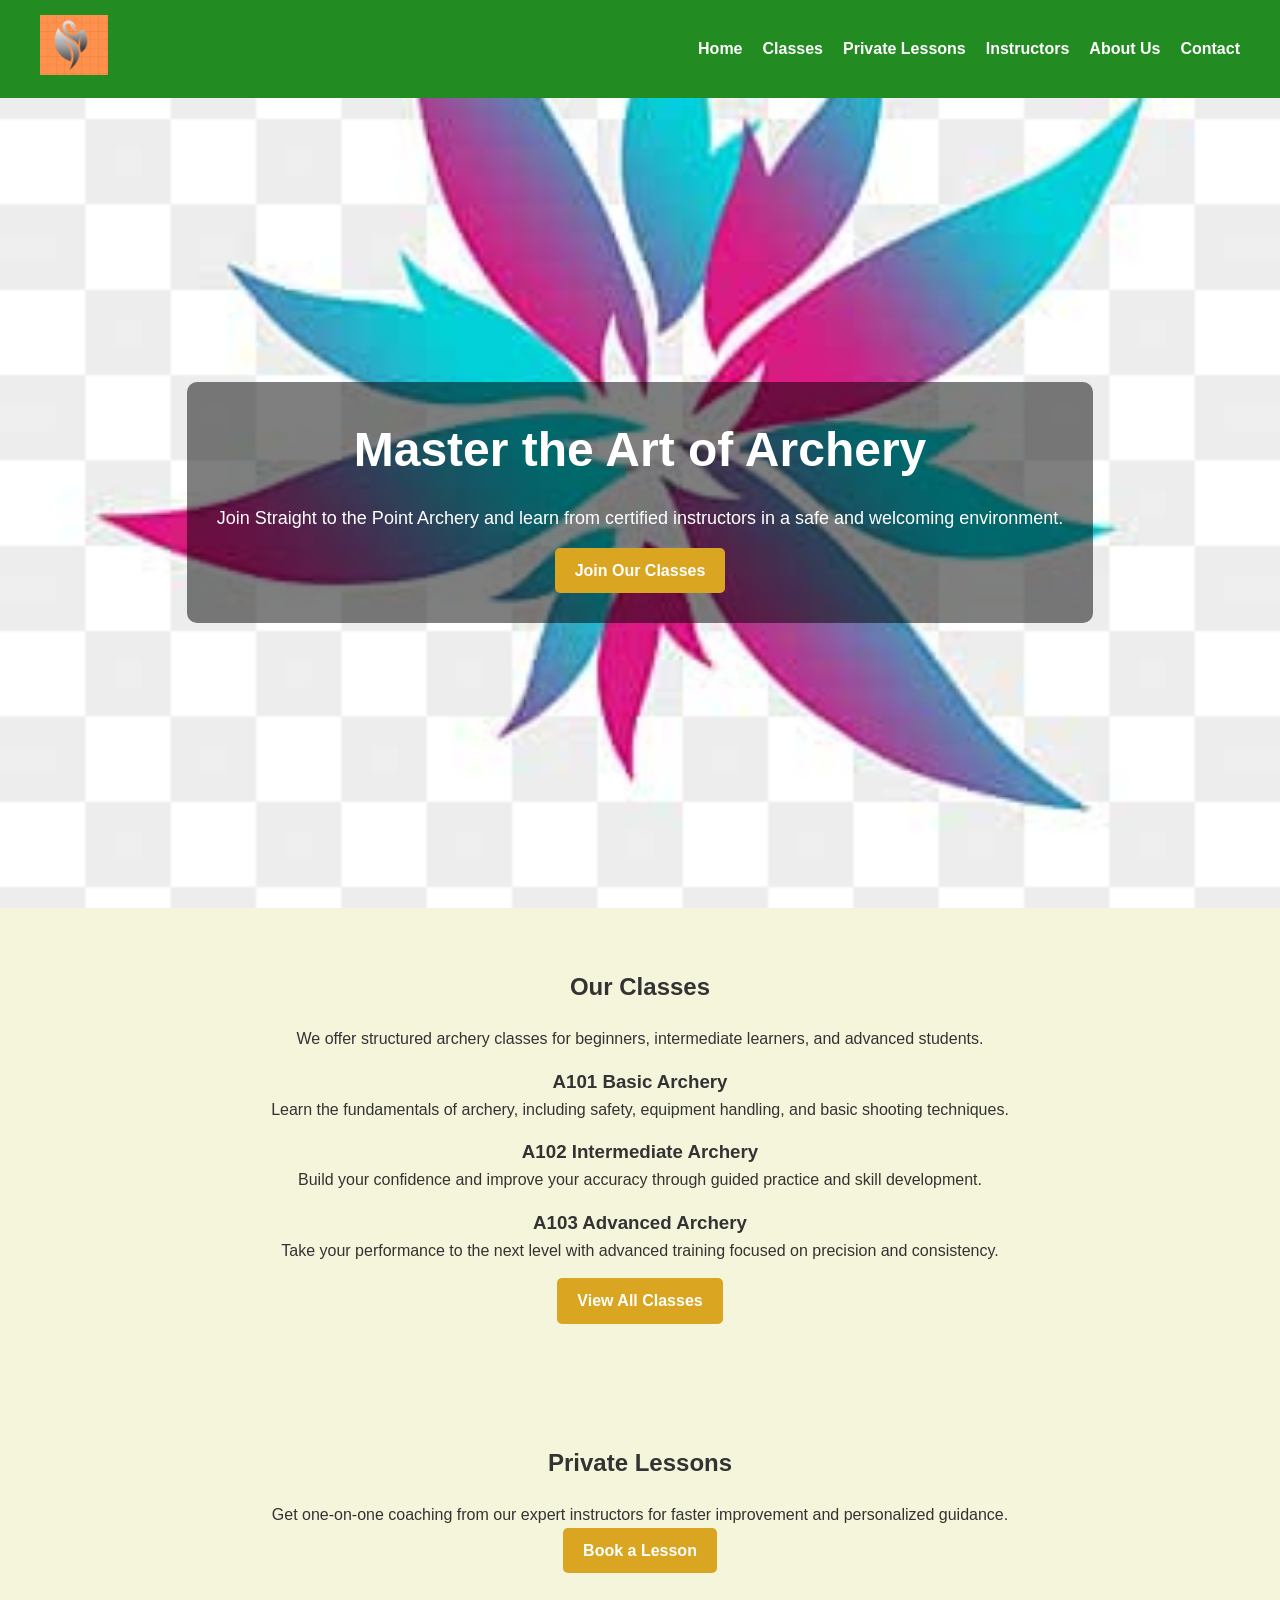
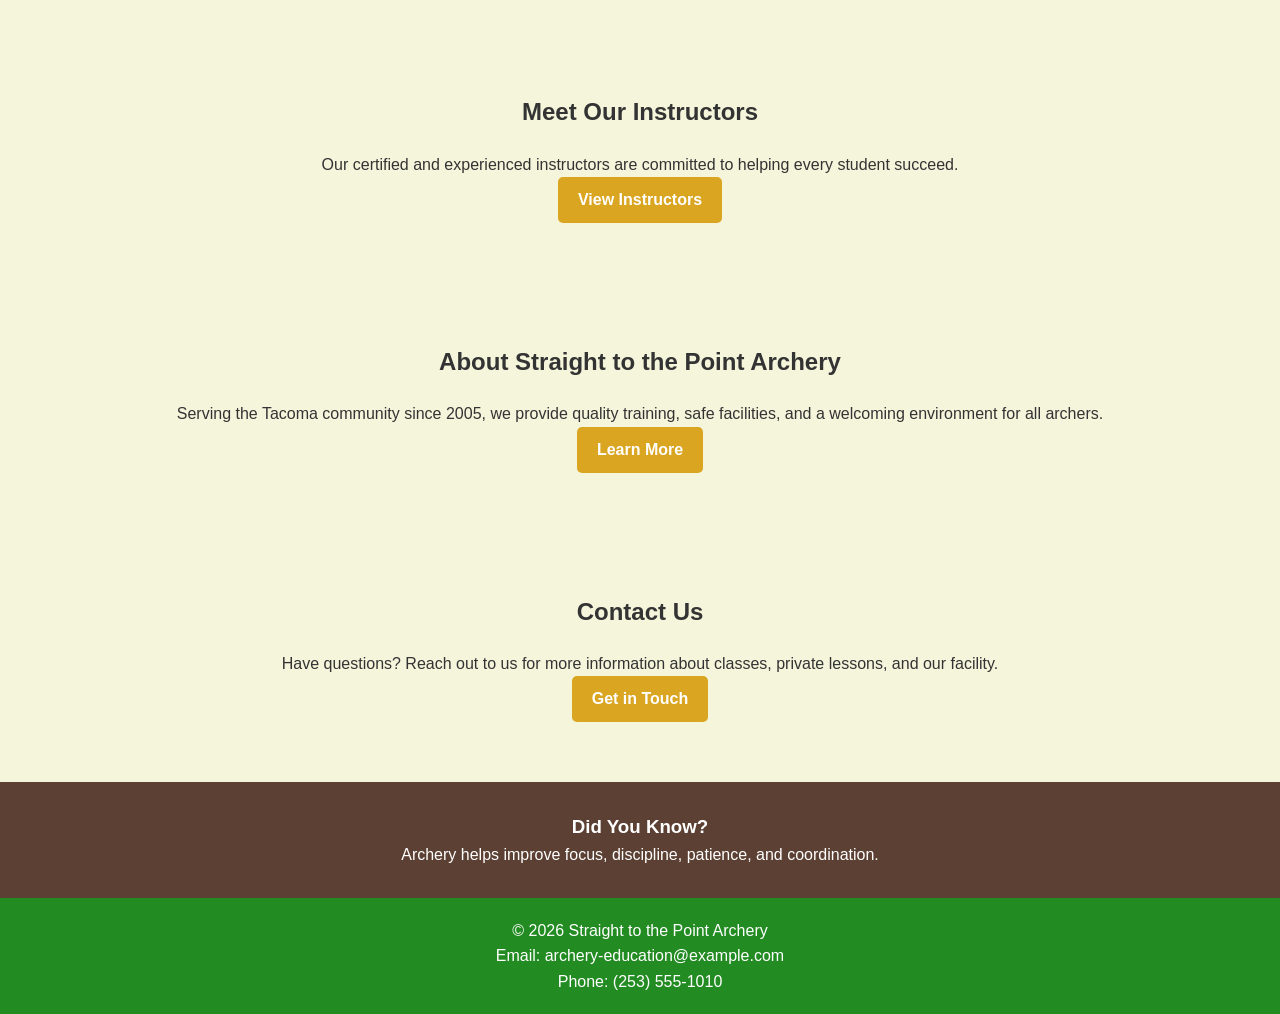
==== index.html @ c32ca2ef "Added Classes section" ====
<!DOCTYPE html>
<html lang="en">
<head>
    <meta charset="UTF-8">
    <meta name="viewport" content="width=device-width, initial-scale=1.0">
    <title>Home - Straight to the Point Archery</title>
    <link rel="stylesheet" href="css/styles.css">
</head>
<body>

    <header>
        <div class="logo">
            <img src="images/logo.png" alt="Straight to the Point Archery Logo">
        </div>

        <nav>
            <ul>
                <li><a href="index.html">Home</a></li>
                <li><a href="classes.html">Classes</a></li>
                <li><a href="lessons.html">Private Lessons</a></li>
                <li><a href="instructors.html">Instructors</a></li>
                <li><a href="about.html">About Us</a></li>
                <li><a href="contact.html">Contact</a></li>
            </ul>
        </nav>
    </header>

    <main>
        <!-- HERO SECTION -->
        <section class="hero">
            <div class="hero-content">
                <h1>Master the Art of Archery</h1>
                <p>Join Straight to the Point Archery and learn from certified instructors in a safe and welcoming environment.</p>
                <a href="classes.html" class="btn">Join Our Classes</a>
            </div>
        </section>

        <!-- CLASSES SECTION -->
        <section id="classes">
            <h2>Our Classes</h2>
            <p>We offer structured archery classes for beginners, intermediate learners, and advanced students.</p>

            <article>
                <h3>A101 Basic Archery</h3>
                <p>Learn the fundamentals of archery, including safety, equipment handling, and basic shooting techniques.</p>
            </article>

            <article>
                <h3>A102 Intermediate Archery</h3>
                <p>Build your confidence and improve your accuracy through guided practice and skill development.</p>
            </article>

            <article>
                <h3>A103 Advanced Archery</h3>
                <p>Take your performance to the next level with advanced training focused on precision and consistency.</p>
            </article>

            <a href="classes.html" class="btn">View All Classes</a>
        </section>

        <!-- PRIVATE LESSONS SECTION -->
        <section id="lessons">
            <h2>Private Lessons</h2>
            <p>Get one-on-one coaching from our expert instructors for faster improvement and personalized guidance.</p>
            <a href="lessons.html" class="btn">Book a Lesson</a>
        </section>

        <!-- INSTRUCTORS SECTION -->
        <section id="instructors">
            <h2>Meet Our Instructors</h2>
            <p>Our certified and experienced instructors are committed to helping every student succeed.</p>
            <a href="instructors.html" class="btn">View Instructors</a>
        </section>

        <!-- ABOUT SECTION -->
        <section id="about">
            <h2>About Straight to the Point Archery</h2>
            <p>Serving the Tacoma community since 2005, we provide quality training, safe facilities, and a welcoming environment for all archers.</p>
            <a href="about.html" class="btn">Learn More</a>
        </section>

        <!-- CONTACT SECTION -->
        <section id="contact">
            <h2>Contact Us</h2>
            <p>Have questions? Reach out to us for more information about classes, private lessons, and our facility.</p>
            <a href="contact.html" class="btn">Get in Touch</a>
        </section>

        <!-- ASIDE -->
        <aside>
            <h3>Did You Know?</h3>
            <p>Archery helps improve focus, discipline, patience, and coordination.</p>
        </aside>
    </main>

    <footer>
        <p>&copy; 2026 Straight to the Point Archery</p>
        <p>Email: archery-education@example.com</p>
        <p>Phone: (253) 555-1010</p>
    </footer>

</body>
</html>
---- css/styles.css ----
header {
    display: flex;
    justify-content: space-between;
    align-items: center;
    background-color: #228B22; /* Forest Green */
    padding: 15px;
}

.logo img {
    height: 60px;
}

nav ul {
    list-style: none;
    display: flex;
    gap: 20px;
}

nav a {
    color: white;
    text-decoration: none;
    font-family: 'Montserrat', sans-serif;
}

nav a:hover {
    color: #DAA520; /* Gold */
}
.hero {
    background: url('../images/hero.jpg') no-repeat center center/cover;
    height: 90vh;
    display: flex;
    justify-content: center;
    align-items: center;
    text-align: center;
    color: white;
}

.hero-content {
    background-color: rgba(0, 0, 0, 0.5); /* overlay for readability */
    padding: 20px;
    border-radius: 10px;
}

.hero h1 {
    font-size: 48px;
    font-family: 'Montserrat', sans-serif;
}

.hero p {
    font-size: 18px;
    margin: 15px 0;
    font-family: 'Open Sans', sans-serif;
}

.btn {
    background-color: #DAA520; /* Gold */
    color: white;
    padding: 10px 20px;
    text-decoration: none;
    border-radius: 5px;
    font-weight: bold;
}

.btn:hover {
    background-color: #b8860b;
}
/* RESET */
* {
    margin: 0;
    padding: 0;
    box-sizing: border-box;
}

/* BODY */
body {
    font-family: 'Open Sans', sans-serif;
    background-color: #F5F5DC; /* Cream */
    color: #333;
    line-height: 1.6;
}

/* HEADER */
header {
    background-color: #228B22; /* Forest Green */
    color: white;
    padding: 15px 40px;

    display: flex;
    justify-content: space-between;
    align-items: center;
}

/* NAVIGATION */
nav ul {
    list-style: none;
    display: flex;
    gap: 20px;
}

nav a {
    color: white;
    text-decoration: none;
    font-weight: bold;
}

nav a:hover {
    color: #DAA520; /* Gold */
}

/* HERO SECTION */
.hero {
    height: 90vh;
    background: url('../images/hero.jpg') no-repeat center center/cover;

    display: flex;
    justify-content: center;
    align-items: center;
    text-align: center;
    color: white;
}

.hero-content {
    background: rgba(0, 0, 0, 0.5);
    padding: 30px;
    border-radius: 10px;
}

.hero h1 {
    font-size: 48px;
    font-family: 'Montserrat', sans-serif;
}

.hero p {
    margin: 15px 0;
}

/* BUTTON */
.btn {
    display: inline-block;
    background-color: #DAA520; /* Gold */
    color: white;
    padding: 10px 20px;
    border-radius: 5px;
    text-decoration: none;
    font-weight: bold;
}

.btn:hover {
    background-color: #b8860b;
}

/* SECTIONS */
section {
    padding: 60px 40px;
    text-align: center;
}

section h2 {
    font-family: 'Montserrat', sans-serif;
    margin-bottom: 20px;
}

/* ARTICLES (CLASSES) */
article {
    margin: 15px 0;
}

/* ASIDE */
aside {
    background-color: #5C4033; /* Brown */
    color: white;
    padding: 30px;
    text-align: center;
}

/* FOOTER */
footer {
    background-color: #228B22;
    color: white;
    text-align: center;
    padding: 20px;
}
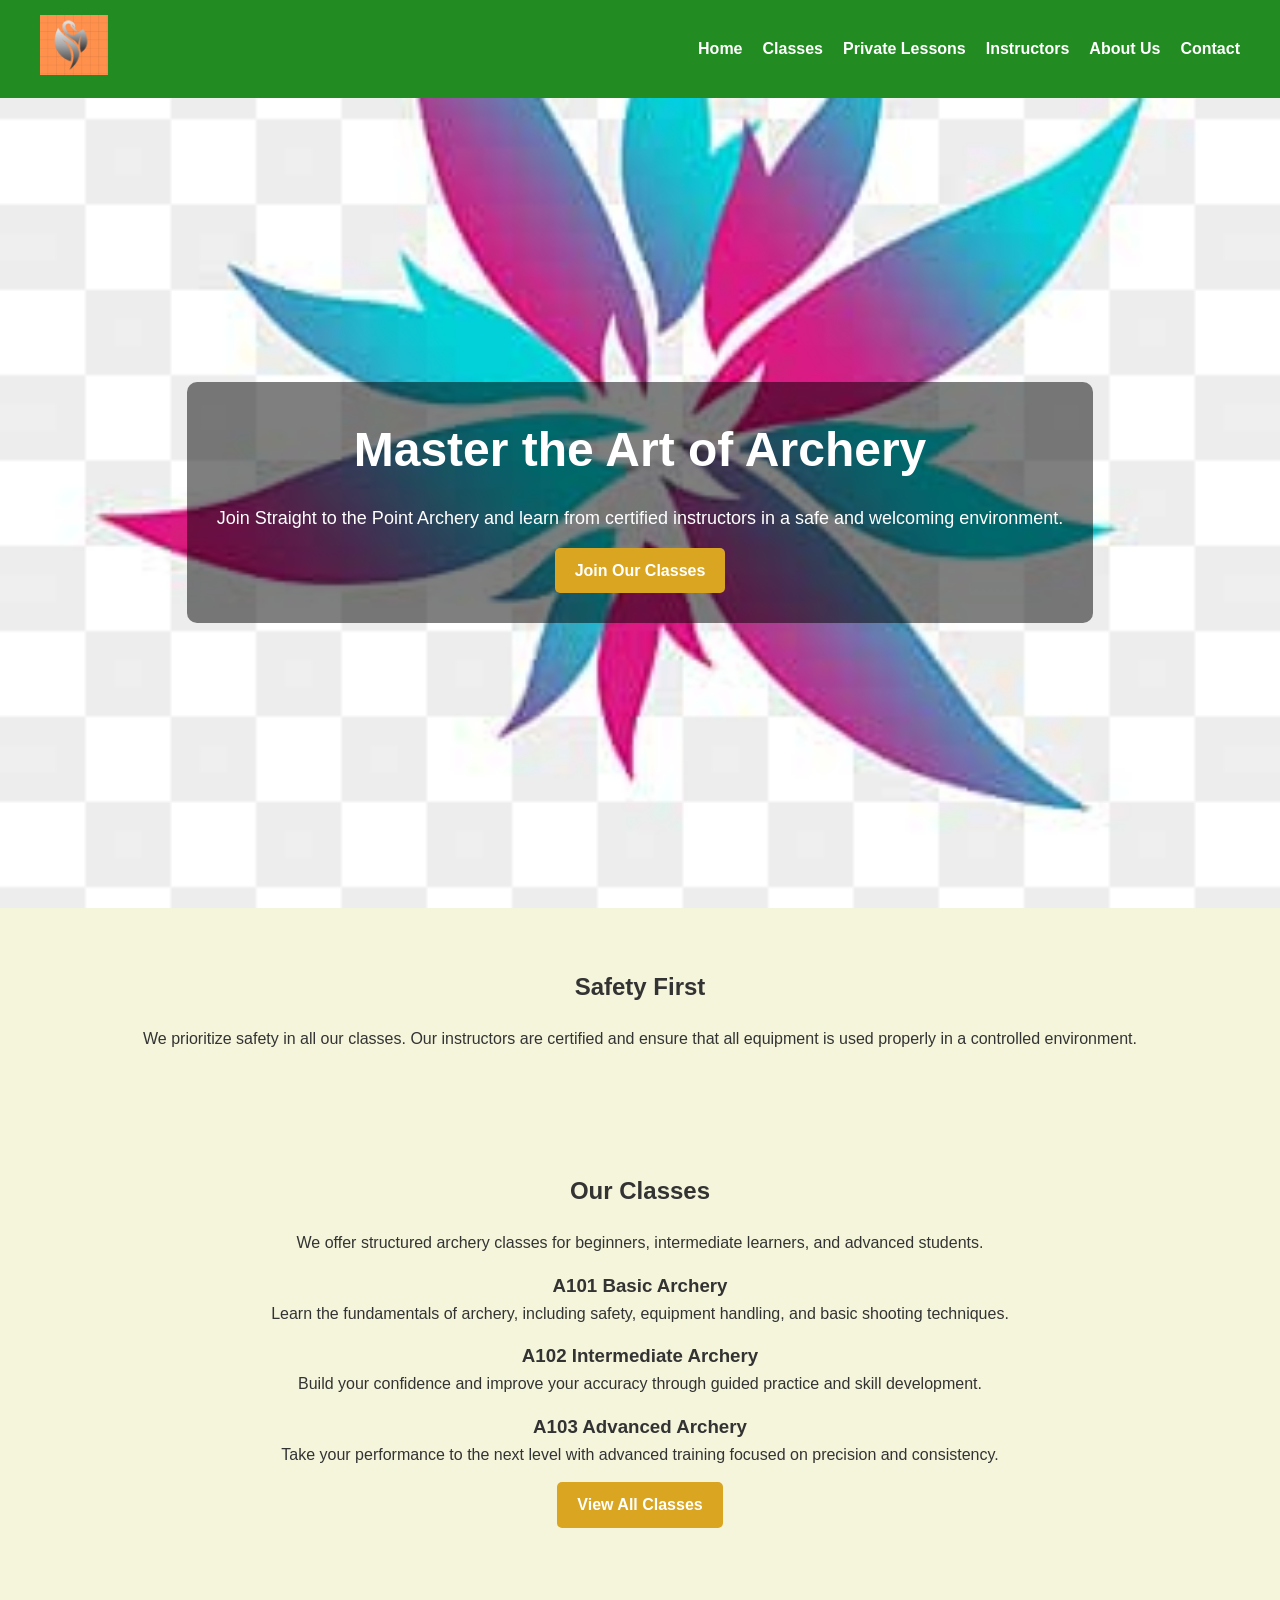
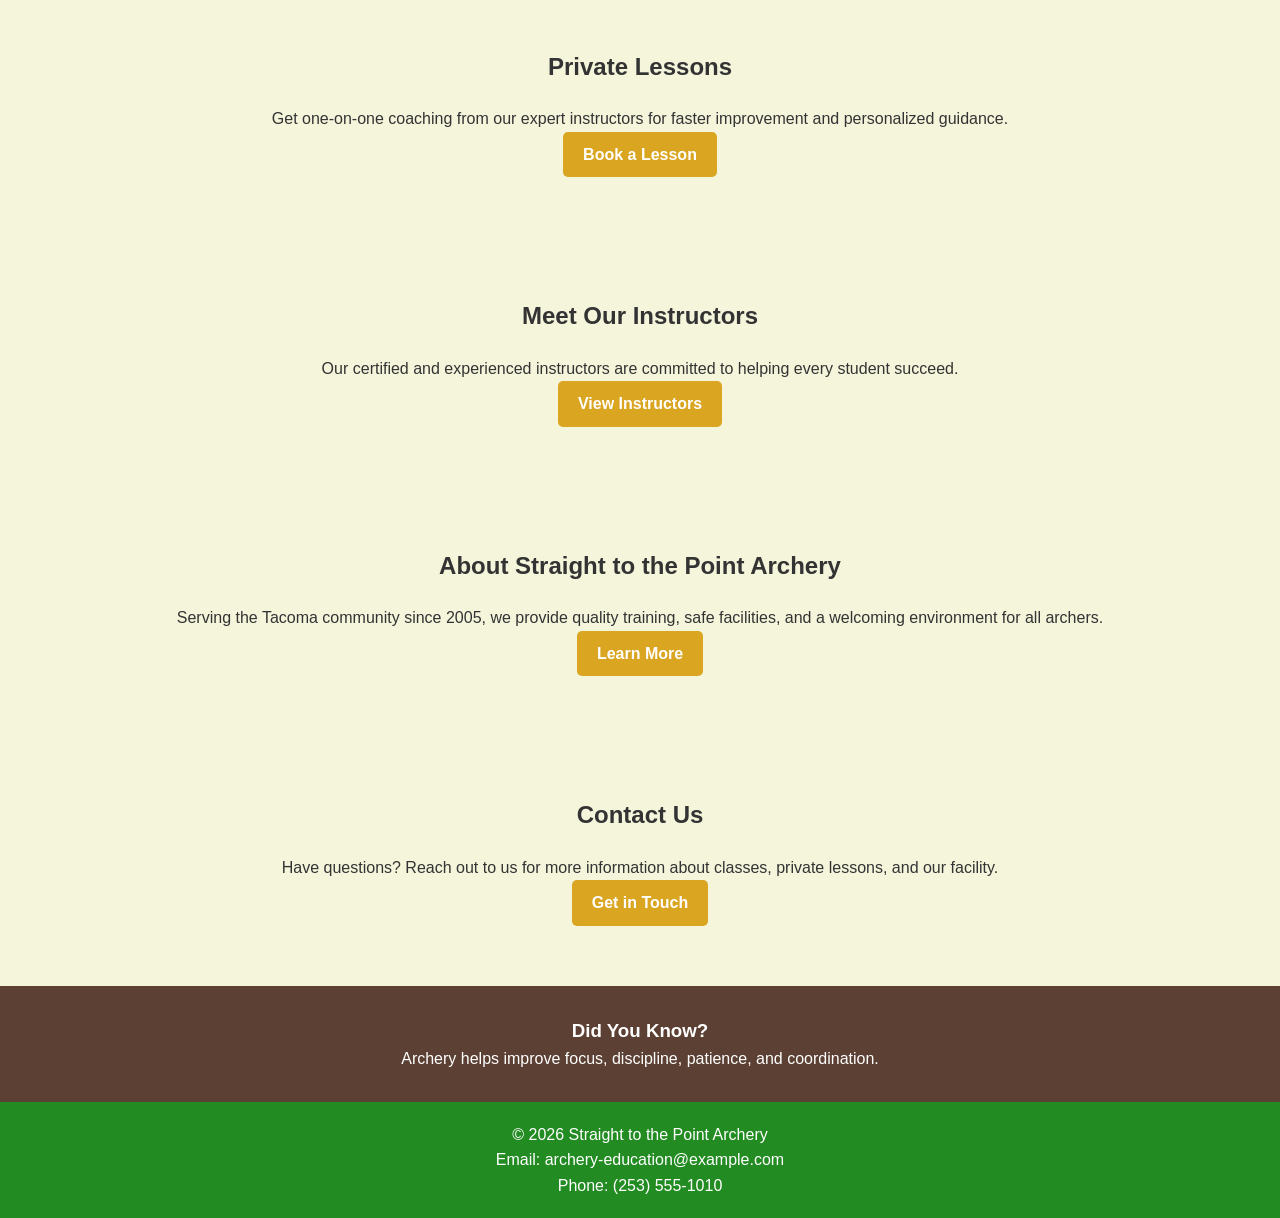
==== commit beb609c8: "Improved content based on user strories" ====
--- a/index.html
+++ b/index.html
@@ -34,6 +34,10 @@
                 <a href="classes.html" class="btn">Join Our Classes</a>
             </div>
         </section>
+               <section id="safety">
+            <h2>Safety First</h2>
+            <p>We prioritize safety in all our classes. Our instructors are certified and ensure that all equipment is used properly in a controlled environment.</p>
+         </section>
 
         <!-- CLASSES SECTION -->
         <section id="classes">
--- a/css/styles.css
+++ b/css/styles.css
@@ -179,4 +179,52 @@
     color: white;
     text-align: center;
     padding: 20px;
+}
+/* INSTRUCTORS GRID */
+.instructors {
+    display: flex;
+    justify-content: center;
+    gap: 20px;
+    flex-wrap: wrap;
+    padding: 40px;
+}
+
+/* INSTRUCTOR CARD */
+.instructor-card {
+    background-color: white;
+    width: 250px;
+    padding: 20px;
+    border-radius: 10px;
+    text-align: center;
+    box-shadow: 0 4px 8px rgba(0,0,0,0.1);
+}
+
+/* IMAGE */
+.instructor-card img {
+    width: 120px;
+    height: 120px;
+    border-radius: 50%; /* circular image */
+    object-fit: cover;
+    margin-bottom: 15px;
+}
+
+/* NAME */
+.instructor-card h2 {
+    color: #228B22; /* Forest Green */
+    margin-bottom: 10px;
+}
+/* CONTACT PAGE */
+.contact-info {
+    text-align: center;
+    padding: 40px;
+}
+
+.contact-info a {
+    color: #228B22; /* Forest Green */
+    text-decoration: none;
+}
+
+.map {
+    padding: 40px;
+    text-align: center;
 }
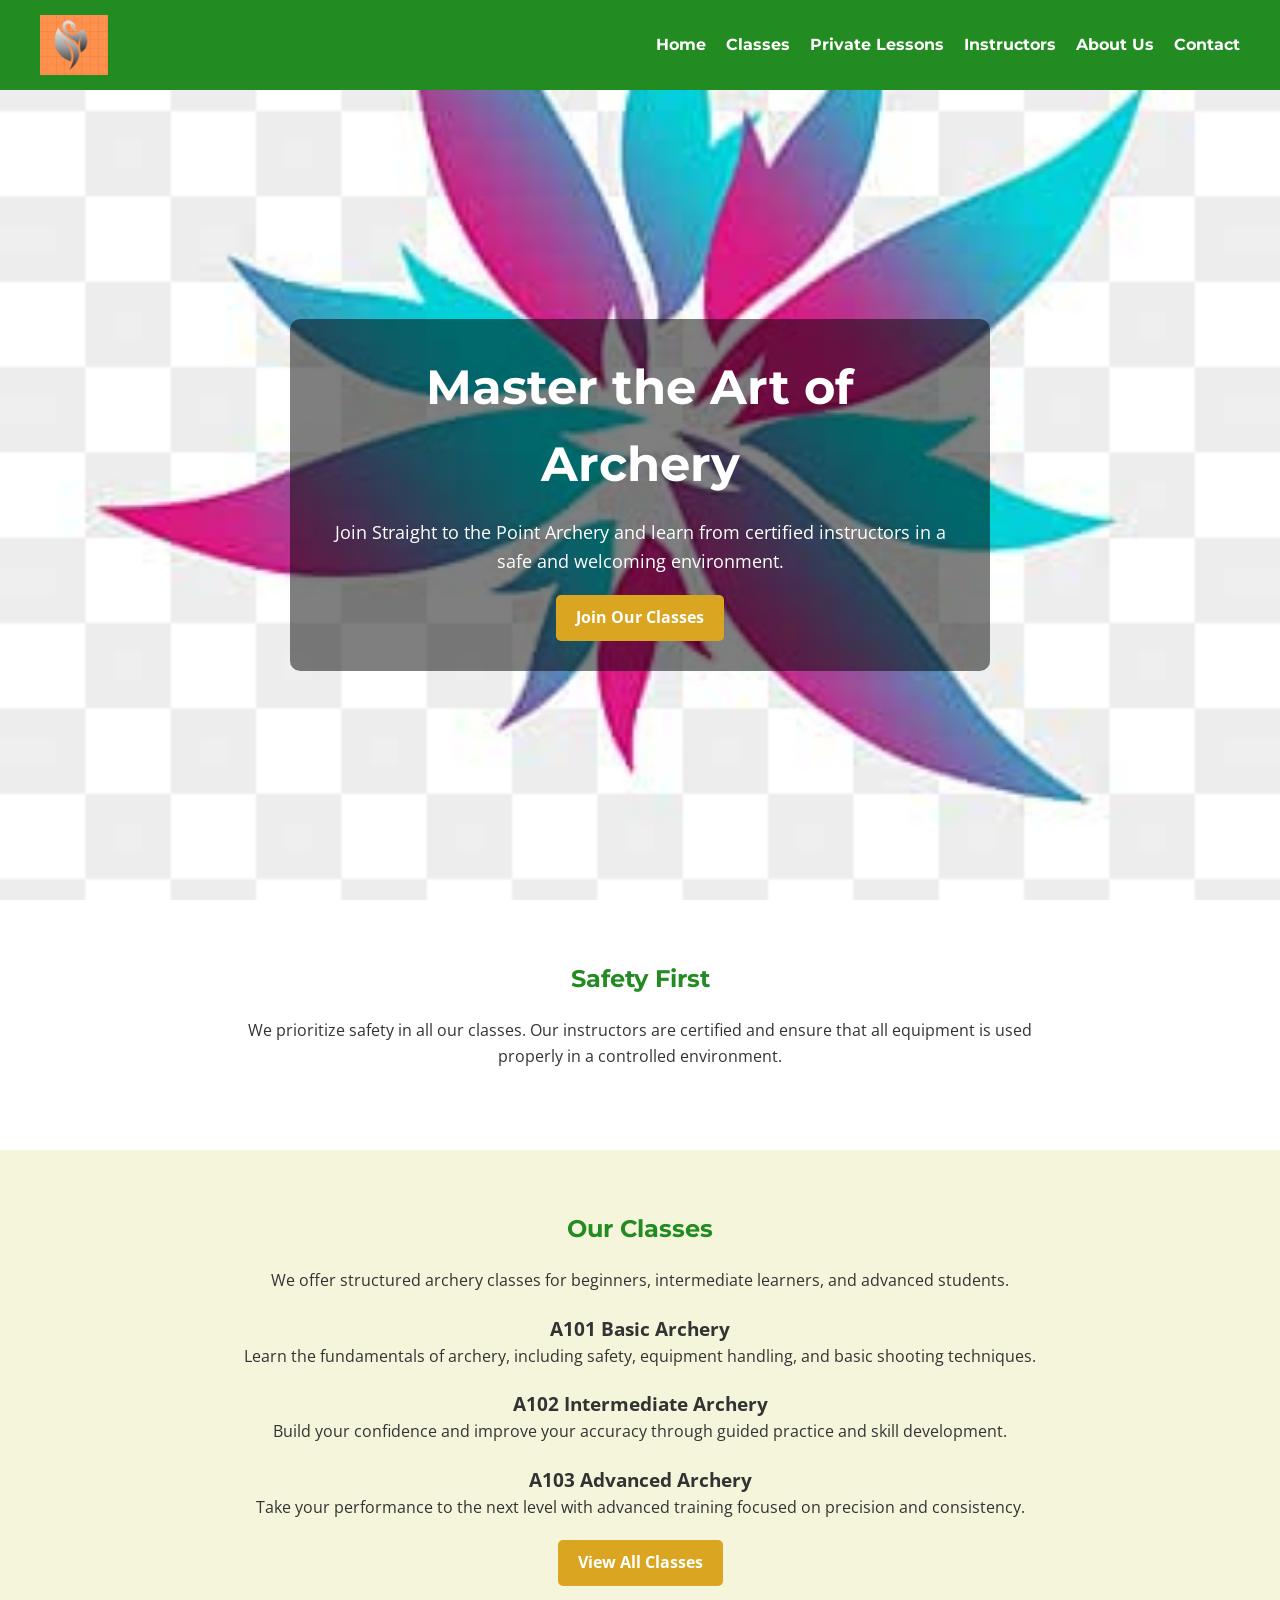
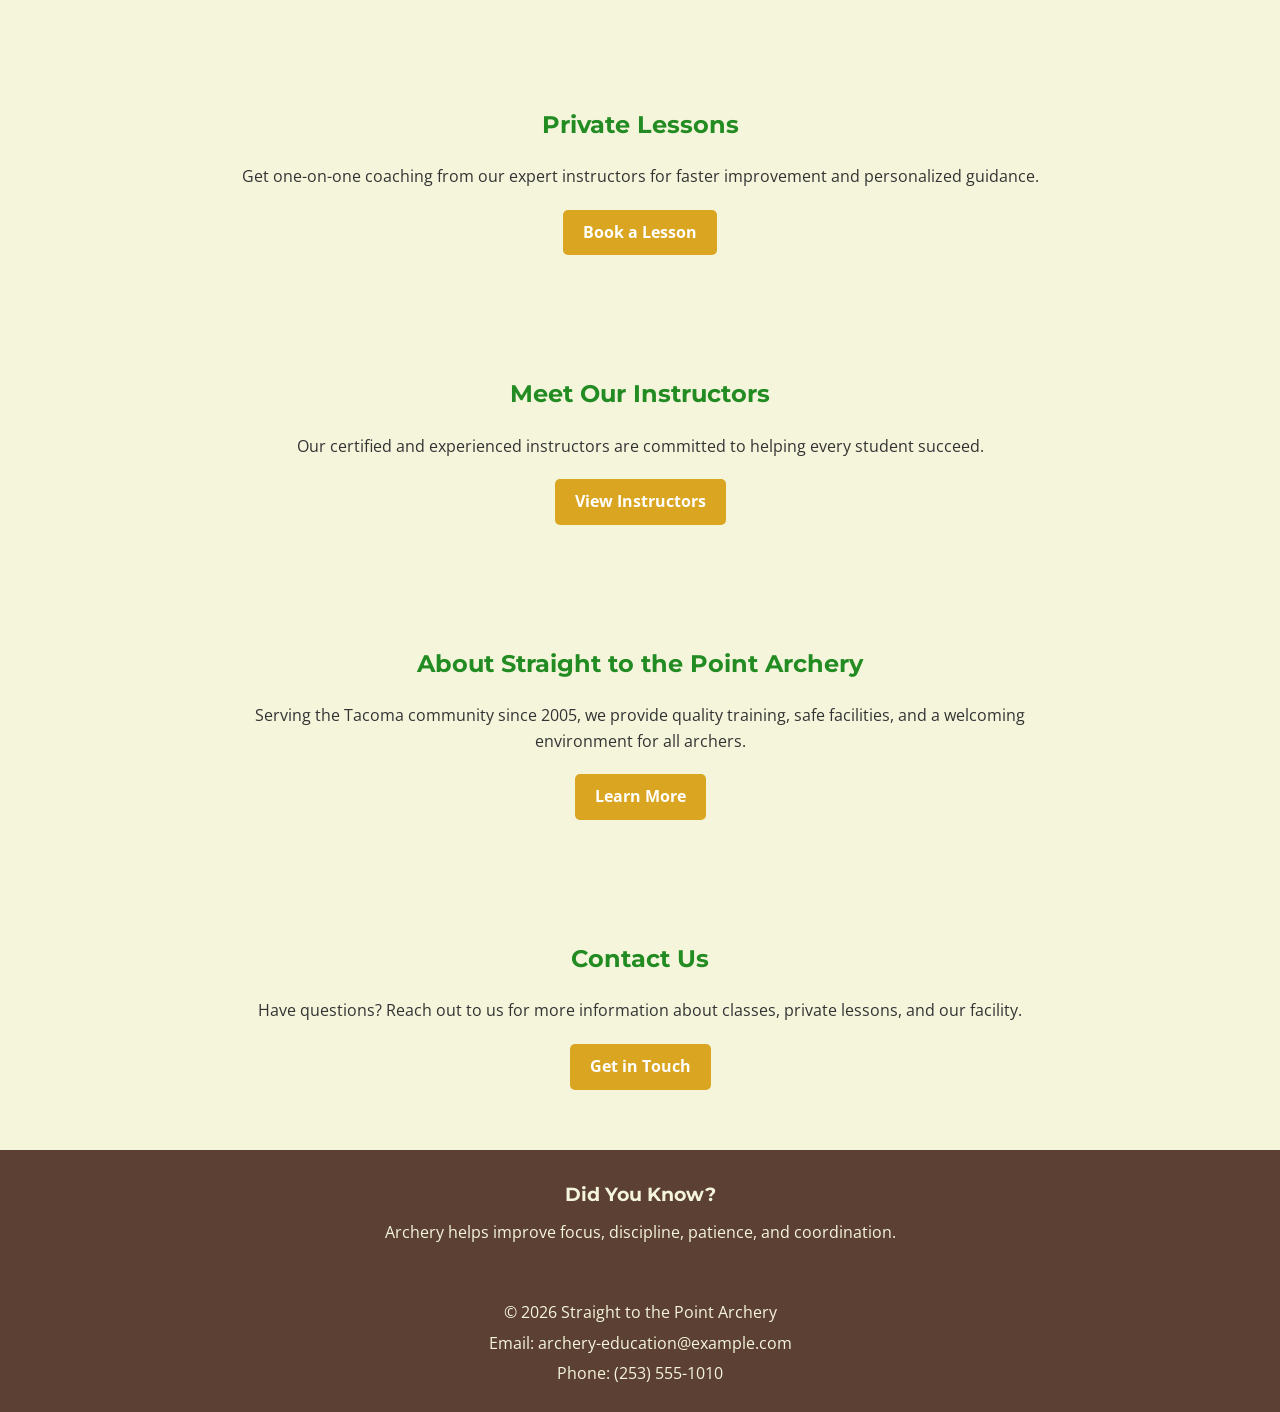
==== commit ba3d760d: "Updated styles.css based on style guide instructions" ====
--- a/index.html
+++ b/index.html
@@ -5,6 +5,7 @@
     <meta name="viewport" content="width=device-width, initial-scale=1.0">
     <title>Home - Straight to the Point Archery</title>
     <link rel="stylesheet" href="css/styles.css">
+    <link href="https://fonts.googleapis.com/css2?family=Montserrat:wght@700&family=Open+Sans:wght@400;700&display=swap" rel="stylesheet">
 </head>
 <body>
 
--- a/css/styles.css
+++ b/css/styles.css
@@ -1,15 +1,63 @@
+/* =========================
+   COLOR VARIABLES
+========================= */
+:root {
+    --forest-green: #228B22;
+    --deep-brown: #5C4033;
+    --gold-accent: #DAA520;
+    --cream-white: #F5F5DC;
+    --dark-text: #333333;
+    --white: #ffffff;
+    --shadow: 0 4px 8px rgba(0, 0, 0, 0.1);
+}
+
+/* =========================
+   RESET
+========================= */
+* {
+    margin: 0;
+    padding: 0;
+    box-sizing: border-box;
+}
+
+/* =========================
+   BODY
+========================= */
+body {
+    font-family: 'Open Sans', sans-serif;
+    background-color: var(--cream-white);
+    color: var(--dark-text);
+    line-height: 1.6;
+}
+
+/* =========================
+   IMAGES
+========================= */
+img {
+    max-width: 100%;
+    display: block;
+}
+
+/* =========================
+   HEADER
+========================= */
 header {
     display: flex;
     justify-content: space-between;
     align-items: center;
-    background-color: #228B22; /* Forest Green */
-    padding: 15px;
+    background-color: var(--forest-green);
+    color: var(--white);
+    padding: 15px 40px;
 }
 
 .logo img {
     height: 60px;
-}
-
+    width: auto;
+}
+
+/* =========================
+   NAVIGATION
+========================= */
 nav ul {
     list-style: none;
     display: flex;
@@ -17,14 +65,19 @@
 }
 
 nav a {
-    color: white;
+    color: var(--white);
     text-decoration: none;
     font-family: 'Montserrat', sans-serif;
+    font-weight: bold;
 }
 
 nav a:hover {
-    color: #DAA520; /* Gold */
-}
+    color: var(--gold-accent);
+}
+
+/* =========================
+   HERO SECTION
+========================= */
 .hero {
     background: url('../images/hero.jpg') no-repeat center center/cover;
     height: 90vh;
@@ -32,124 +85,50 @@
     justify-content: center;
     align-items: center;
     text-align: center;
-    color: white;
+    color: var(--white);
+    padding: 20px;
 }
 
 .hero-content {
-    background-color: rgba(0, 0, 0, 0.5); /* overlay for readability */
-    padding: 20px;
+    background-color: rgba(0, 0, 0, 0.5);
+    padding: 30px;
     border-radius: 10px;
+    max-width: 700px;
 }
 
 .hero h1 {
     font-size: 48px;
     font-family: 'Montserrat', sans-serif;
+    margin-bottom: 15px;
 }
 
 .hero p {
     font-size: 18px;
-    margin: 15px 0;
+    margin: 15px 0 20px;
     font-family: 'Open Sans', sans-serif;
 }
 
+/* =========================
+   BUTTONS
+========================= */
 .btn {
-    background-color: #DAA520; /* Gold */
-    color: white;
+    display: inline-block;
+    background-color: var(--gold-accent);
+    color: var(--white);
     padding: 10px 20px;
     text-decoration: none;
     border-radius: 5px;
     font-weight: bold;
+    font-family: 'Open Sans', sans-serif;
 }
 
 .btn:hover {
     background-color: #b8860b;
 }
-/* RESET */
-* {
-    margin: 0;
-    padding: 0;
-    box-sizing: border-box;
-}
-
-/* BODY */
-body {
-    font-family: 'Open Sans', sans-serif;
-    background-color: #F5F5DC; /* Cream */
-    color: #333;
-    line-height: 1.6;
-}
-
-/* HEADER */
-header {
-    background-color: #228B22; /* Forest Green */
-    color: white;
-    padding: 15px 40px;
-
-    display: flex;
-    justify-content: space-between;
-    align-items: center;
-}
-
-/* NAVIGATION */
-nav ul {
-    list-style: none;
-    display: flex;
-    gap: 20px;
-}
-
-nav a {
-    color: white;
-    text-decoration: none;
-    font-weight: bold;
-}
-
-nav a:hover {
-    color: #DAA520; /* Gold */
-}
-
-/* HERO SECTION */
-.hero {
-    height: 90vh;
-    background: url('../images/hero.jpg') no-repeat center center/cover;
-
-    display: flex;
-    justify-content: center;
-    align-items: center;
-    text-align: center;
-    color: white;
-}
-
-.hero-content {
-    background: rgba(0, 0, 0, 0.5);
-    padding: 30px;
-    border-radius: 10px;
-}
-
-.hero h1 {
-    font-size: 48px;
-    font-family: 'Montserrat', sans-serif;
-}
-
-.hero p {
-    margin: 15px 0;
-}
-
-/* BUTTON */
-.btn {
-    display: inline-block;
-    background-color: #DAA520; /* Gold */
-    color: white;
-    padding: 10px 20px;
-    border-radius: 5px;
-    text-decoration: none;
-    font-weight: bold;
-}
-
-.btn:hover {
-    background-color: #b8860b;
-}
-
-/* SECTIONS */
+
+/* =========================
+   GENERAL SECTIONS
+========================= */
 section {
     padding: 60px 40px;
     text-align: center;
@@ -158,29 +137,85 @@
 section h2 {
     font-family: 'Montserrat', sans-serif;
     margin-bottom: 20px;
-}
-
-/* ARTICLES (CLASSES) */
+    color: var(--forest-green);
+}
+
+section p {
+    max-width: 800px;
+    margin: 0 auto 20px;
+}
+
+/* =========================
+   PAGE HEADER
+========================= */
+.page-header {
+    padding: 50px 20px;
+    text-align: center;
+}
+
+.page-header h1 {
+    font-family: 'Montserrat', sans-serif;
+    font-size: 40px;
+    color: var(--forest-green);
+    margin-bottom: 15px;
+}
+
+.page-header p {
+    max-width: 700px;
+    margin: 0 auto;
+}
+
+/* =========================
+   CLASS ARTICLES
+========================= */
 article {
     margin: 15px 0;
 }
 
-/* ASIDE */
-aside {
-    background-color: #5C4033; /* Brown */
-    color: white;
-    padding: 30px;
-    text-align: center;
-}
-
-/* FOOTER */
-footer {
-    background-color: #228B22;
-    color: white;
-    text-align: center;
+/* =========================
+   CLASSES PAGE
+========================= */
+.classes {
+    display: flex;
+    flex-wrap: wrap;
+    justify-content: center;
+    gap: 20px;
+}
+
+.class-card {
+    background-color: var(--white);
     padding: 20px;
-}
-/* INSTRUCTORS GRID */
+    width: 300px;
+    border-radius: 10px;
+    box-shadow: var(--shadow);
+    text-align: left;
+}
+
+.class-card h2 {
+    color: var(--forest-green);
+    margin-bottom: 10px;
+    font-family: 'Montserrat', sans-serif;
+}
+
+.class-card ul {
+    margin-top: 10px;
+    padding-left: 20px;
+}
+
+/* =========================
+   SAFETY SECTION
+========================= */
+#safety {
+    background-color: var(--white);
+}
+
+#safety h2 {
+    color: var(--forest-green);
+}
+
+/* =========================
+   INSTRUCTORS PAGE
+========================= */
 .instructors {
     display: flex;
     justify-content: center;
@@ -189,42 +224,122 @@
     padding: 40px;
 }
 
-/* INSTRUCTOR CARD */
 .instructor-card {
-    background-color: white;
+    background-color: var(--white);
     width: 250px;
     padding: 20px;
     border-radius: 10px;
     text-align: center;
-    box-shadow: 0 4px 8px rgba(0,0,0,0.1);
-}
-
-/* IMAGE */
+    box-shadow: var(--shadow);
+}
+
 .instructor-card img {
     width: 120px;
     height: 120px;
-    border-radius: 50%; /* circular image */
+    border-radius: 50%;
     object-fit: cover;
-    margin-bottom: 15px;
-}
-
-/* NAME */
+    margin: 0 auto 15px;
+}
+
 .instructor-card h2 {
-    color: #228B22; /* Forest Green */
+    color: var(--forest-green);
     margin-bottom: 10px;
-}
-/* CONTACT PAGE */
+    font-family: 'Montserrat', sans-serif;
+}
+
+/* =========================
+   CONTACT PAGE
+========================= */
 .contact-info {
     text-align: center;
     padding: 40px;
 }
 
 .contact-info a {
-    color: #228B22; /* Forest Green */
+    color: var(--forest-green);
     text-decoration: none;
+}
+
+.contact-info a:hover {
+    color: var(--gold-accent);
 }
 
 .map {
     padding: 40px;
     text-align: center;
+}
+
+/* =========================
+   ASIDE
+========================= */
+aside {
+    background-color: var(--deep-brown);
+    color: var(--cream-white);
+    padding: 30px;
+    text-align: center;
+}
+
+aside h3 {
+    font-family: 'Montserrat', sans-serif;
+    margin-bottom: 10px;
+}
+
+/* =========================
+   FOOTER
+========================= */
+footer {
+    background-color: var(--deep-brown);
+    color: var(--cream-white);
+    text-align: center;
+    padding: 20px;
+}
+
+footer p {
+    margin: 5px 0;
+}
+
+/* =========================
+   RESPONSIVE DESIGN
+========================= */
+@media (max-width: 768px) {
+    header {
+        flex-direction: column;
+        gap: 15px;
+        padding: 20px;
+    }
+
+    nav ul {
+        flex-direction: column;
+        align-items: center;
+        gap: 10px;
+    }
+
+    .hero {
+        height: auto;
+        padding: 80px 20px;
+    }
+
+    .hero h1 {
+        font-size: 32px;
+    }
+
+    .hero p {
+        font-size: 16px;
+    }
+
+    section {
+        padding: 40px 20px;
+    }
+
+    .classes,
+    .instructors {
+        flex-direction: column;
+        align-items: center;
+    }
+
+    .class-card,
+    .instructor-card {
+        width: 90%;
+        max-width: 320px;
+    }
 }
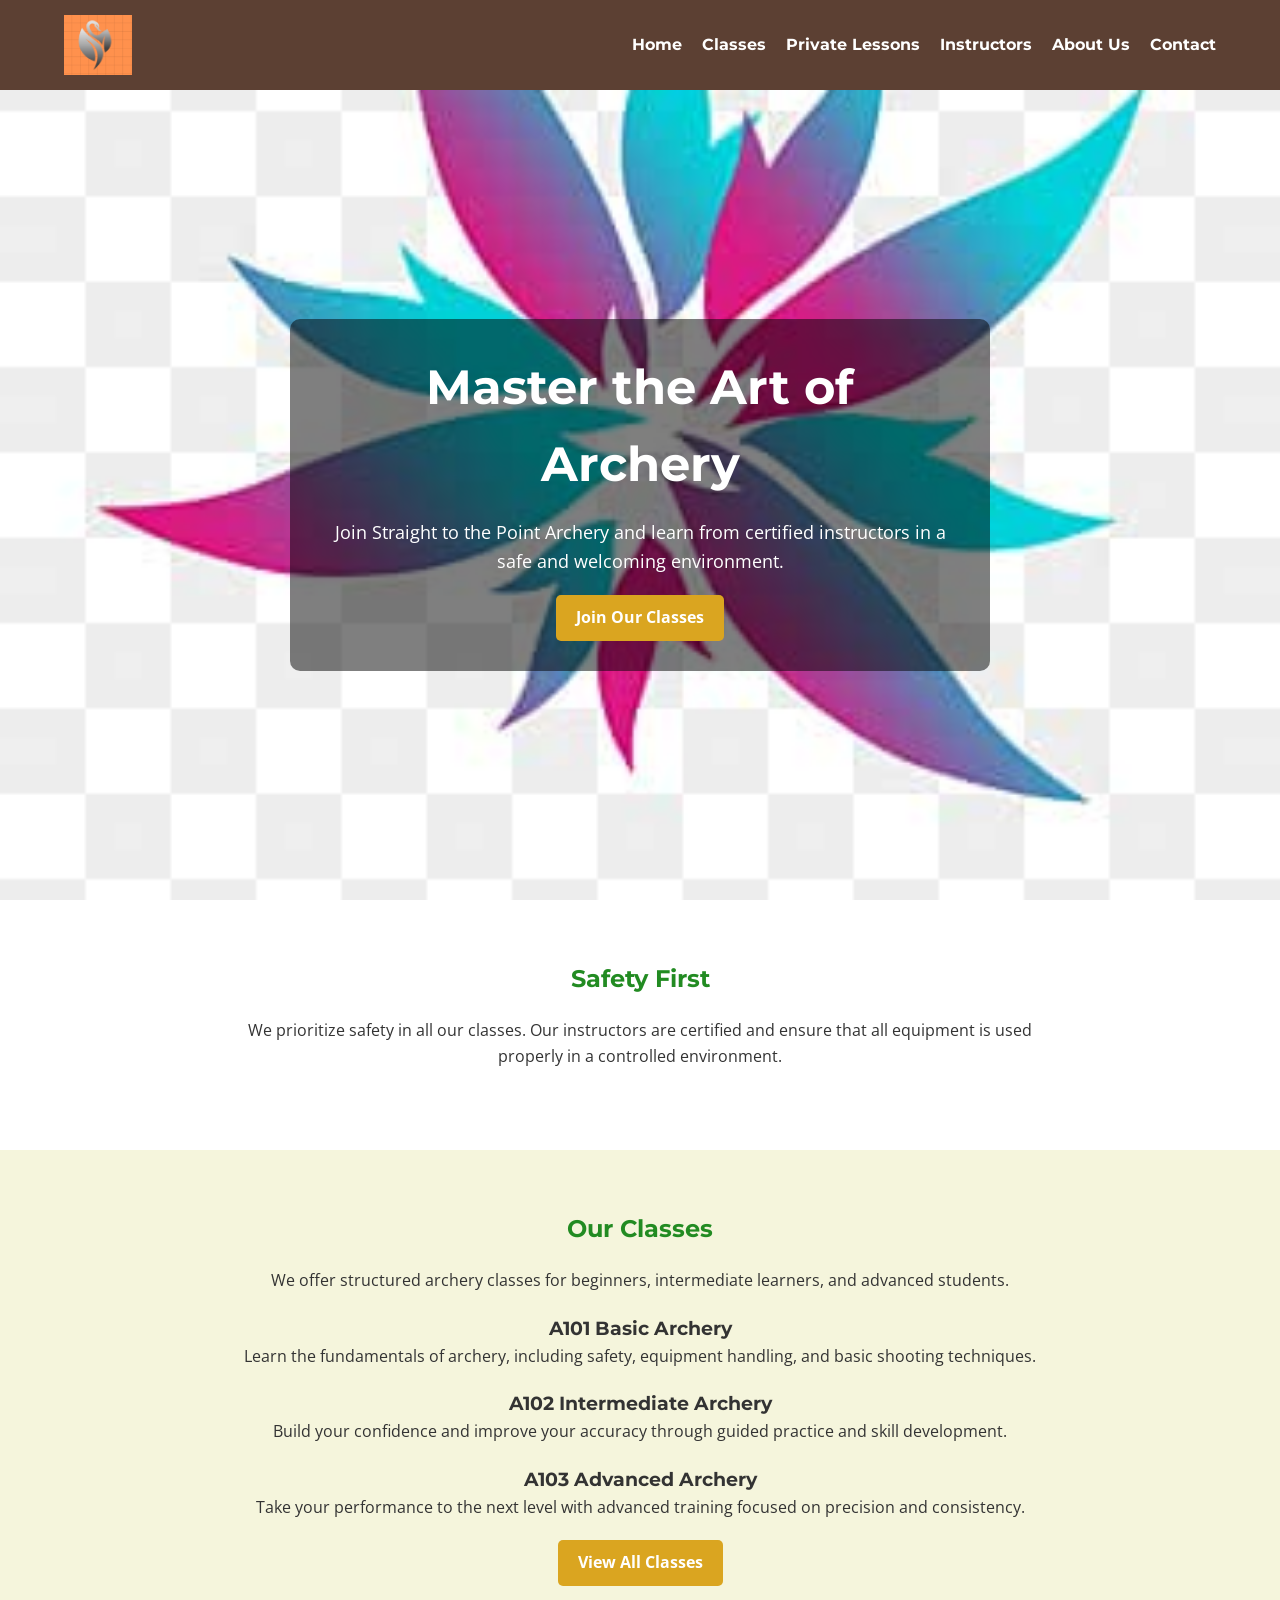
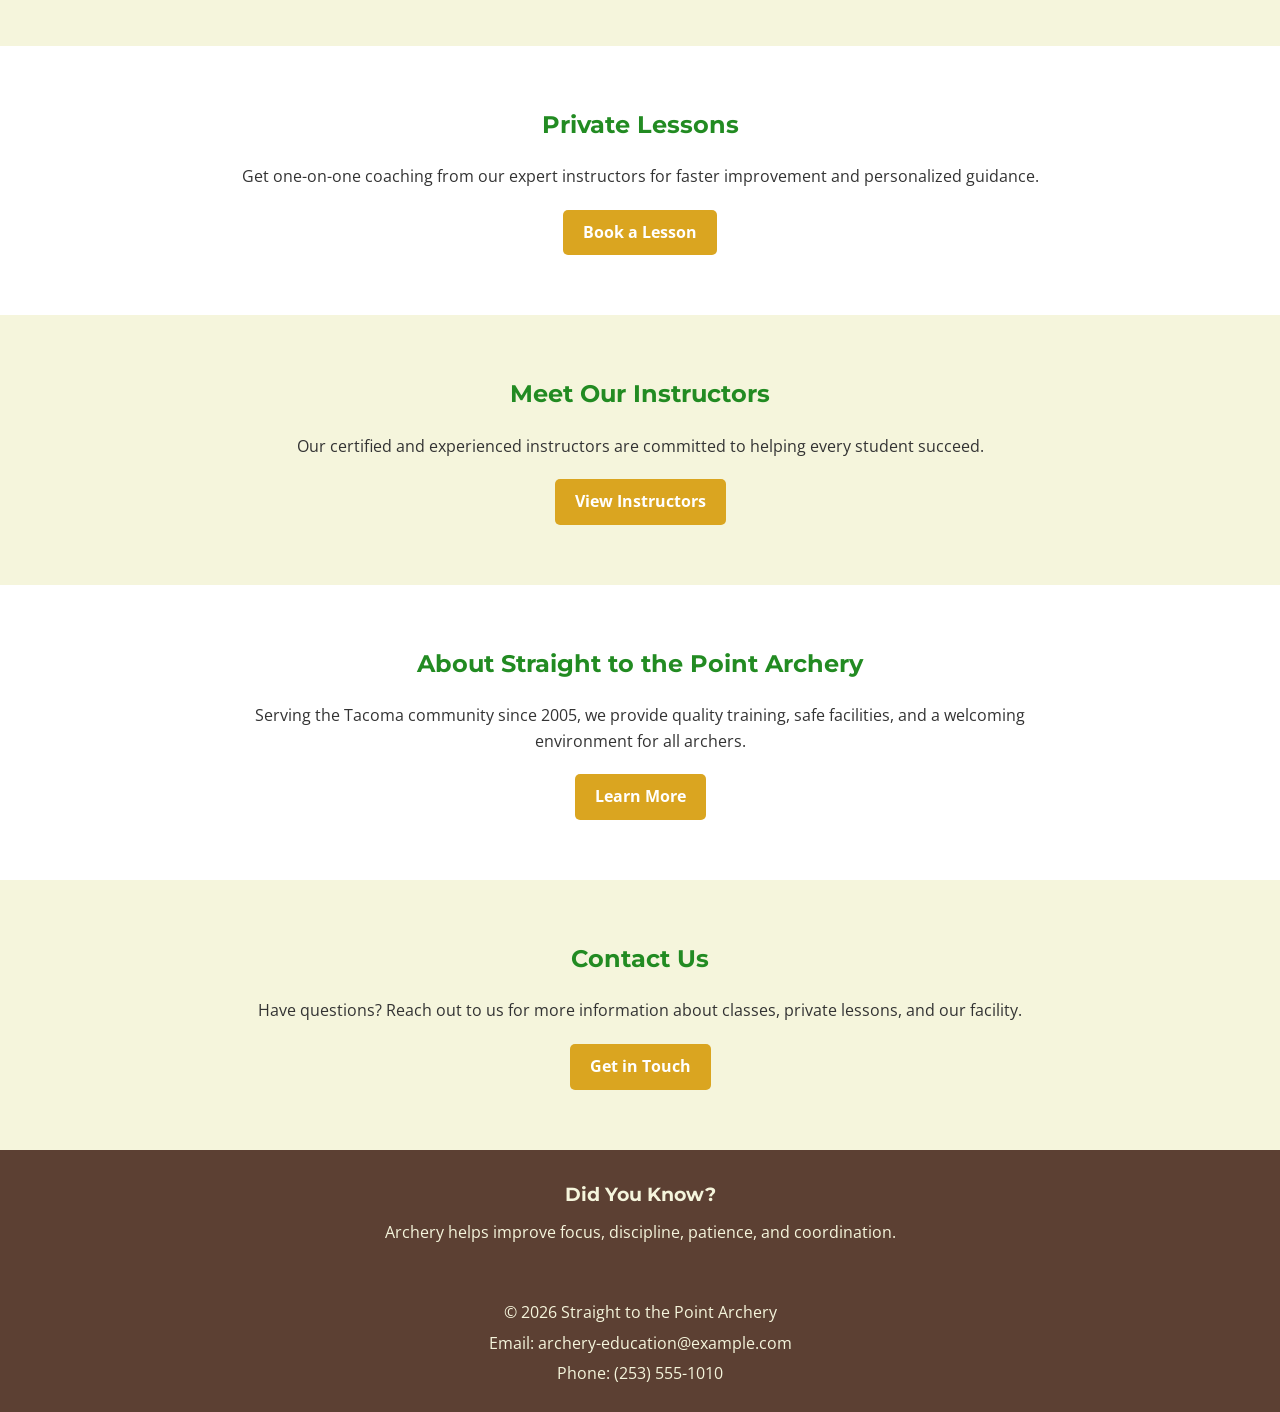
==== commit 0329503e: "Update containers" ====
--- a/index.html
+++ b/index.html
@@ -10,20 +10,22 @@
 <body>
 
     <header>
-        <div class="logo">
-            <img src="images/logo.png" alt="Straight to the Point Archery Logo">
+        <div class="container">
+            <div class="logo">
+                <img src="images/logo.png" alt="Straight to the Point Archery Logo">
+            </div>
+
+            <nav>
+                <ul>
+                    <li><a href="index.html">Home</a></li>
+                    <li><a href="classes.html">Classes</a></li>
+                    <li><a href="lessons.html">Private Lessons</a></li>
+                    <li><a href="instructors.html">Instructors</a></li>
+                    <li><a href="about.html">About Us</a></li>
+                    <li><a href="contact.html">Contact</a></li>
+                </ul>
+            </nav>
         </div>
-
-        <nav>
-            <ul>
-                <li><a href="index.html">Home</a></li>
-                <li><a href="classes.html">Classes</a></li>
-                <li><a href="lessons.html">Private Lessons</a></li>
-                <li><a href="instructors.html">Instructors</a></li>
-                <li><a href="about.html">About Us</a></li>
-                <li><a href="contact.html">Contact</a></li>
-            </ul>
-        </nav>
     </header>
 
     <main>
@@ -35,73 +37,91 @@
                 <a href="classes.html" class="btn">Join Our Classes</a>
             </div>
         </section>
-               <section id="safety">
-            <h2>Safety First</h2>
-            <p>We prioritize safety in all our classes. Our instructors are certified and ensure that all equipment is used properly in a controlled environment.</p>
-         </section>
+
+        <!-- SAFETY SECTION -->
+        <section id="safety">
+            <div class="container">
+                <h2>Safety First</h2>
+                <p>We prioritize safety in all our classes. Our instructors are certified and ensure that all equipment is used properly in a controlled environment.</p>
+            </div>
+        </section>
 
         <!-- CLASSES SECTION -->
         <section id="classes">
-            <h2>Our Classes</h2>
-            <p>We offer structured archery classes for beginners, intermediate learners, and advanced students.</p>
+            <div class="container">
+                <h2>Our Classes</h2>
+                <p>We offer structured archery classes for beginners, intermediate learners, and advanced students.</p>
 
-            <article>
-                <h3>A101 Basic Archery</h3>
-                <p>Learn the fundamentals of archery, including safety, equipment handling, and basic shooting techniques.</p>
-            </article>
+                <article>
+                    <h3>A101 Basic Archery</h3>
+                    <p>Learn the fundamentals of archery, including safety, equipment handling, and basic shooting techniques.</p>
+                </article>
 
-            <article>
-                <h3>A102 Intermediate Archery</h3>
-                <p>Build your confidence and improve your accuracy through guided practice and skill development.</p>
-            </article>
+                <article>
+                    <h3>A102 Intermediate Archery</h3>
+                    <p>Build your confidence and improve your accuracy through guided practice and skill development.</p>
+                </article>
 
-            <article>
-                <h3>A103 Advanced Archery</h3>
-                <p>Take your performance to the next level with advanced training focused on precision and consistency.</p>
-            </article>
+                <article>
+                    <h3>A103 Advanced Archery</h3>
+                    <p>Take your performance to the next level with advanced training focused on precision and consistency.</p>
+                </article>
 
-            <a href="classes.html" class="btn">View All Classes</a>
+                <a href="classes.html" class="btn">View All Classes</a>
+            </div>
         </section>
 
         <!-- PRIVATE LESSONS SECTION -->
         <section id="lessons">
-            <h2>Private Lessons</h2>
-            <p>Get one-on-one coaching from our expert instructors for faster improvement and personalized guidance.</p>
-            <a href="lessons.html" class="btn">Book a Lesson</a>
+            <div class="container">
+                <h2>Private Lessons</h2>
+                <p>Get one-on-one coaching from our expert instructors for faster improvement and personalized guidance.</p>
+                <a href="lessons.html" class="btn">Book a Lesson</a>
+            </div>
         </section>
 
         <!-- INSTRUCTORS SECTION -->
         <section id="instructors">
-            <h2>Meet Our Instructors</h2>
-            <p>Our certified and experienced instructors are committed to helping every student succeed.</p>
-            <a href="instructors.html" class="btn">View Instructors</a>
+            <div class="container">
+                <h2>Meet Our Instructors</h2>
+                <p>Our certified and experienced instructors are committed to helping every student succeed.</p>
+                <a href="instructors.html" class="btn">View Instructors</a>
+            </div>
         </section>
 
         <!-- ABOUT SECTION -->
         <section id="about">
-            <h2>About Straight to the Point Archery</h2>
-            <p>Serving the Tacoma community since 2005, we provide quality training, safe facilities, and a welcoming environment for all archers.</p>
-            <a href="about.html" class="btn">Learn More</a>
+            <div class="container">
+                <h2>About Straight to the Point Archery</h2>
+                <p>Serving the Tacoma community since 2005, we provide quality training, safe facilities, and a welcoming environment for all archers.</p>
+                <a href="about.html" class="btn">Learn More</a>
+            </div>
         </section>
 
         <!-- CONTACT SECTION -->
         <section id="contact">
-            <h2>Contact Us</h2>
-            <p>Have questions? Reach out to us for more information about classes, private lessons, and our facility.</p>
-            <a href="contact.html" class="btn">Get in Touch</a>
+            <div class="container">
+                <h2>Contact Us</h2>
+                <p>Have questions? Reach out to us for more information about classes, private lessons, and our facility.</p>
+                <a href="contact.html" class="btn">Get in Touch</a>
+            </div>
         </section>
 
         <!-- ASIDE -->
         <aside>
-            <h3>Did You Know?</h3>
-            <p>Archery helps improve focus, discipline, patience, and coordination.</p>
+            <div class="container">
+                <h3>Did You Know?</h3>
+                <p>Archery helps improve focus, discipline, patience, and coordination.</p>
+            </div>
         </aside>
     </main>
 
     <footer>
-        <p>&copy; 2026 Straight to the Point Archery</p>
-        <p>Email: archery-education@example.com</p>
-        <p>Phone: (253) 555-1010</p>
+        <div class="container">
+            <p>&copy; 2026 Straight to the Point Archery</p>
+            <p>Email: archery-education@example.com</p>
+            <p>Phone: (253) 555-1010</p>
+        </div>
     </footer>
 
 </body>
--- a/css/styles.css
+++ b/css/styles.css
@@ -31,6 +31,28 @@
 }
 
 /* =========================
+   TYPOGRAPHY
+========================= */
+h1, h2, h3, h4, h5, h6 {
+    font-family: 'Montserrat', sans-serif;
+    font-weight: bold;
+}
+
+p {
+    font-size: 1em;
+    line-height: 1.6;
+}
+
+/* =========================
+   LAYOUT HELPERS
+========================= */
+.container {
+    width: 90%;
+    max-width: 1200px;
+    margin: 0 auto;
+}
+
+/* =========================
    IMAGES
 ========================= */
 img {
@@ -42,12 +64,15 @@
    HEADER
 ========================= */
 header {
+    background-color: var(--deep-brown);
+    color: var(--white);
+    padding: 15px 0;
+}
+
+header .container {
     display: flex;
     justify-content: space-between;
     align-items: center;
-    background-color: var(--forest-green);
-    color: var(--white);
-    padding: 15px 40px;
 }
 
 .logo img {
@@ -98,14 +123,12 @@
 
 .hero h1 {
     font-size: 48px;
-    font-family: 'Montserrat', sans-serif;
     margin-bottom: 15px;
 }
 
 .hero p {
     font-size: 18px;
     margin: 15px 0 20px;
-    font-family: 'Open Sans', sans-serif;
 }
 
 /* =========================
@@ -134,8 +157,11 @@
     text-align: center;
 }
 
+section:nth-of-type(even) {
+    background-color: var(--white);
+}
+
 section h2 {
-    font-family: 'Montserrat', sans-serif;
     margin-bottom: 20px;
     color: var(--forest-green);
 }
@@ -154,7 +180,6 @@
 }
 
 .page-header h1 {
-    font-family: 'Montserrat', sans-serif;
     font-size: 40px;
     color: var(--forest-green);
     margin-bottom: 15px;
@@ -166,7 +191,7 @@
 }
 
 /* =========================
-   CLASS ARTICLES
+   ARTICLES
 ========================= */
 article {
     margin: 15px 0;
@@ -194,7 +219,6 @@
 .class-card h2 {
     color: var(--forest-green);
     margin-bottom: 10px;
-    font-family: 'Montserrat', sans-serif;
 }
 
 .class-card ul {
@@ -244,7 +268,6 @@
 .instructor-card h2 {
     color: var(--forest-green);
     margin-bottom: 10px;
-    font-family: 'Montserrat', sans-serif;
 }
 
 /* =========================
@@ -280,7 +303,6 @@
 }
 
 aside h3 {
-    font-family: 'Montserrat', sans-serif;
     margin-bottom: 10px;
 }
 
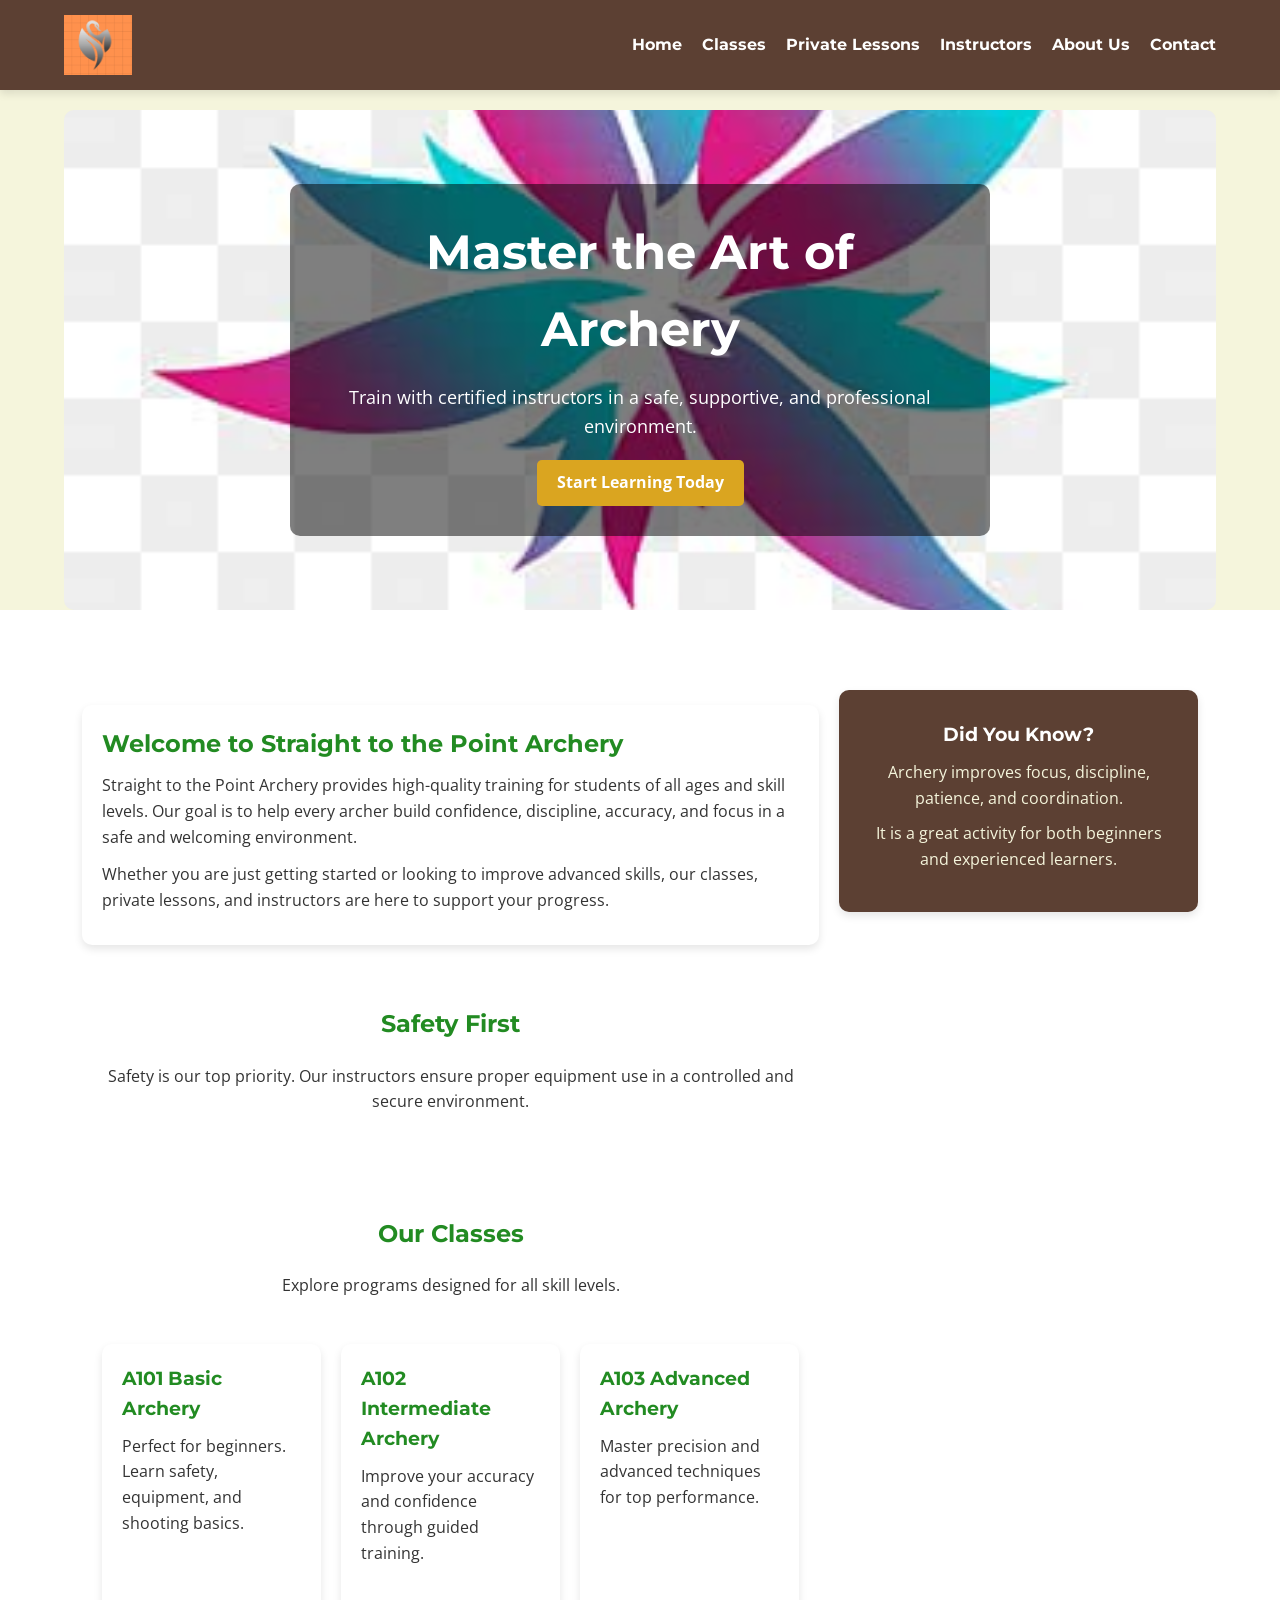
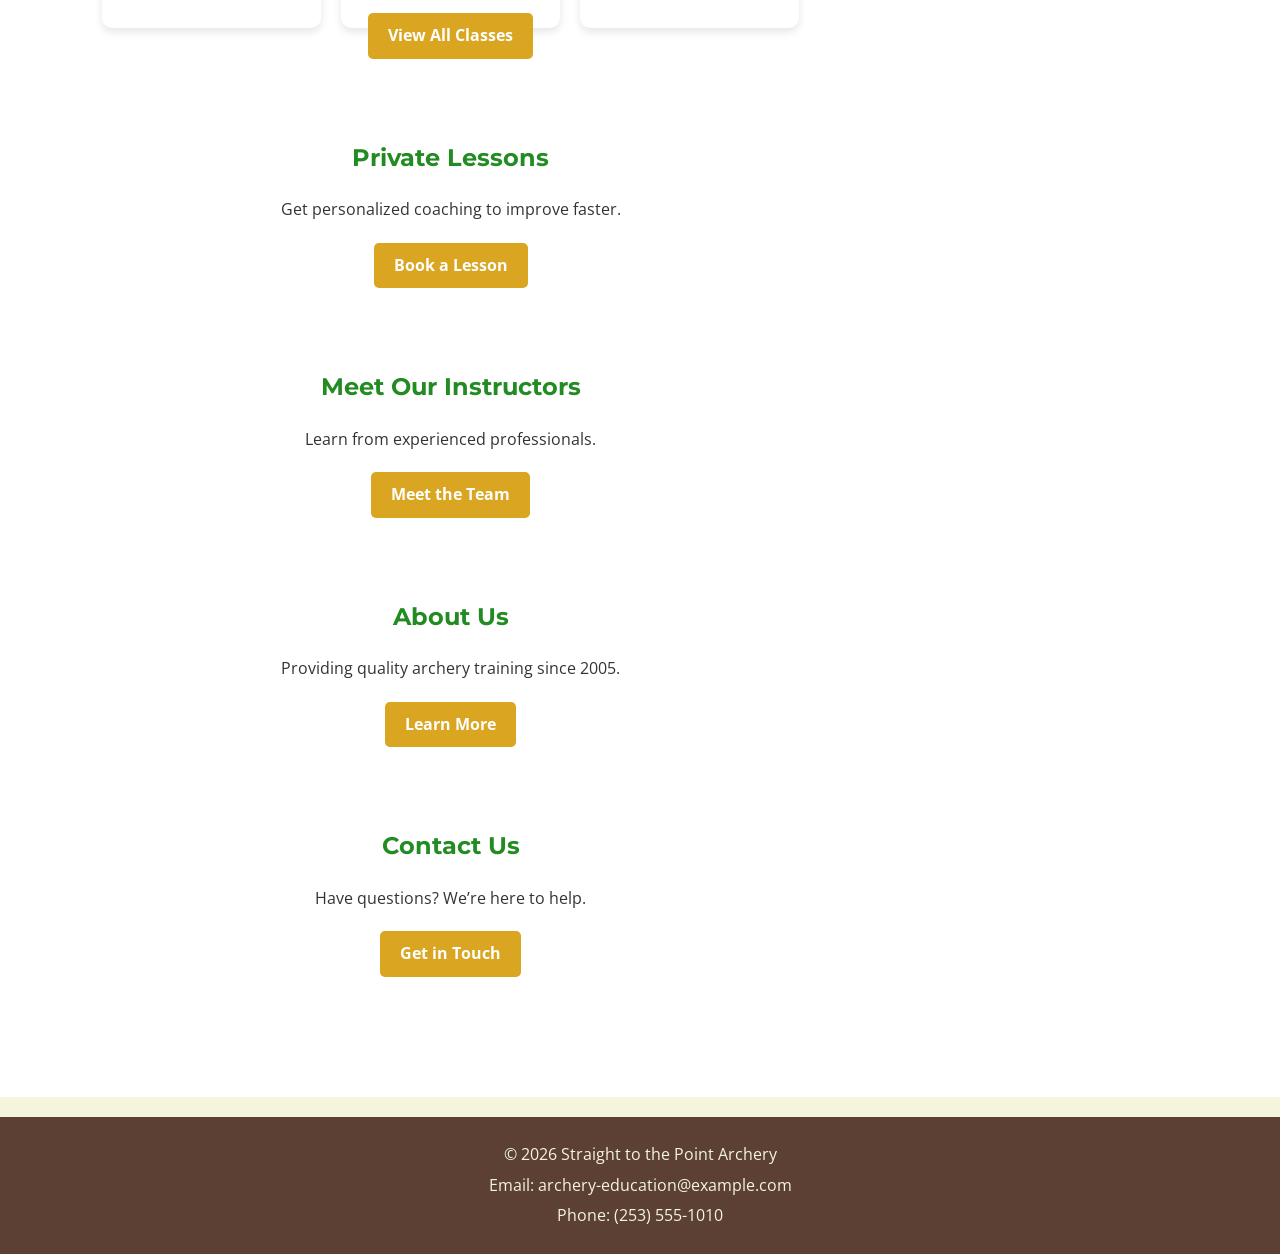
==== commit 139ab208: "Consistency across Pages" ====
--- a/index.html
+++ b/index.html
@@ -4,11 +4,16 @@
     <meta charset="UTF-8">
     <meta name="viewport" content="width=device-width, initial-scale=1.0">
     <title>Home - Straight to the Point Archery</title>
+
+    <!-- CSS -->
     <link rel="stylesheet" href="css/styles.css">
+
+    <!-- GOOGLE FONTS -->
     <link href="https://fonts.googleapis.com/css2?family=Montserrat:wght@700&family=Open+Sans:wght@400;700&display=swap" rel="stylesheet">
 </head>
 <body>
 
+    <!-- HEADER -->
     <header>
         <div class="container">
             <div class="logo">
@@ -29,93 +34,102 @@
     </header>
 
     <main>
-        <!-- HERO SECTION -->
+
+        <!-- HERO -->
         <section class="hero">
             <div class="hero-content">
                 <h1>Master the Art of Archery</h1>
-                <p>Join Straight to the Point Archery and learn from certified instructors in a safe and welcoming environment.</p>
-                <a href="classes.html" class="btn">Join Our Classes</a>
+                <p>Train with certified instructors in a safe, supportive, and professional environment.</p>
+                <a href="classes.html" class="btn">Start Learning Today</a>
             </div>
         </section>
 
-        <!-- SAFETY SECTION -->
-        <section id="safety">
+        <!-- HOME CONTENT -->
+        <section>
             <div class="container">
-                <h2>Safety First</h2>
-                <p>We prioritize safety in all our classes. Our instructors are certified and ensure that all equipment is used properly in a controlled environment.</p>
+                <div class="main-content">
+
+                    <div>
+                        <article class="class-card">
+                            <h2>Welcome to Straight to the Point Archery</h2>
+                            <p>
+                                Straight to the Point Archery provides high-quality training for students of all ages
+                                and skill levels. Our goal is to help every archer build confidence, discipline,
+                                accuracy, and focus in a safe and welcoming environment.
+                            </p>
+                            <p>
+                                Whether you are just getting started or looking to improve advanced skills, our
+                                classes, private lessons, and instructors are here to support your progress.
+                            </p>
+                        </article>
+
+                        <section id="safety">
+                            <h2>Safety First</h2>
+                            <p>Safety is our top priority. Our instructors ensure proper equipment use in a controlled and secure environment.</p>
+                        </section>
+
+                        <section id="classes">
+                            <h2>Our Classes</h2>
+                            <p>Explore programs designed for all skill levels.</p>
+
+                            <div class="classes">
+                                <article class="class-card">
+                                    <h3>A101 Basic Archery</h3>
+                                    <p>Perfect for beginners. Learn safety, equipment, and shooting basics.</p>
+                                </article>
+
+                                <article class="class-card">
+                                    <h3>A102 Intermediate Archery</h3>
+                                    <p>Improve your accuracy and confidence through guided training.</p>
+                                </article>
+
+                                <article class="class-card">
+                                    <h3>A103 Advanced Archery</h3>
+                                    <p>Master precision and advanced techniques for top performance.</p>
+                                </article>
+                            </div>
+
+                            <a href="classes.html" class="btn">View All Classes</a>
+                        </section>
+
+                        <section id="lessons">
+                            <h2>Private Lessons</h2>
+                            <p>Get personalized coaching to improve faster.</p>
+                            <a href="lessons.html" class="btn">Book a Lesson</a>
+                        </section>
+
+                        <section id="instructors">
+                            <h2>Meet Our Instructors</h2>
+                            <p>Learn from experienced professionals.</p>
+                            <a href="instructors.html" class="btn">Meet the Team</a>
+                        </section>
+
+                        <section id="about">
+                            <h2>About Us</h2>
+                            <p>Providing quality archery training since 2005.</p>
+                            <a href="about.html" class="btn">Learn More</a>
+                        </section>
+
+                        <section id="contact">
+                            <h2>Contact Us</h2>
+                            <p>Have questions? We’re here to help.</p>
+                            <a href="contact.html" class="btn">Get in Touch</a>
+                        </section>
+                    </div>
+
+                    <aside class="sidebar">
+                        <h3>Did You Know?</h3>
+                        <p>Archery improves focus, discipline, patience, and coordination.</p>
+                        <p>It is a great activity for both beginners and experienced learners.</p>
+                    </aside>
+
+                </div>
             </div>
         </section>
 
-        <!-- CLASSES SECTION -->
-        <section id="classes">
-            <div class="container">
-                <h2>Our Classes</h2>
-                <p>We offer structured archery classes for beginners, intermediate learners, and advanced students.</p>
-
-                <article>
-                    <h3>A101 Basic Archery</h3>
-                    <p>Learn the fundamentals of archery, including safety, equipment handling, and basic shooting techniques.</p>
-                </article>
-
-                <article>
-                    <h3>A102 Intermediate Archery</h3>
-                    <p>Build your confidence and improve your accuracy through guided practice and skill development.</p>
-                </article>
-
-                <article>
-                    <h3>A103 Advanced Archery</h3>
-                    <p>Take your performance to the next level with advanced training focused on precision and consistency.</p>
-                </article>
-
-                <a href="classes.html" class="btn">View All Classes</a>
-            </div>
-        </section>
-
-        <!-- PRIVATE LESSONS SECTION -->
-        <section id="lessons">
-            <div class="container">
-                <h2>Private Lessons</h2>
-                <p>Get one-on-one coaching from our expert instructors for faster improvement and personalized guidance.</p>
-                <a href="lessons.html" class="btn">Book a Lesson</a>
-            </div>
-        </section>
-
-        <!-- INSTRUCTORS SECTION -->
-        <section id="instructors">
-            <div class="container">
-                <h2>Meet Our Instructors</h2>
-                <p>Our certified and experienced instructors are committed to helping every student succeed.</p>
-                <a href="instructors.html" class="btn">View Instructors</a>
-            </div>
-        </section>
-
-        <!-- ABOUT SECTION -->
-        <section id="about">
-            <div class="container">
-                <h2>About Straight to the Point Archery</h2>
-                <p>Serving the Tacoma community since 2005, we provide quality training, safe facilities, and a welcoming environment for all archers.</p>
-                <a href="about.html" class="btn">Learn More</a>
-            </div>
-        </section>
-
-        <!-- CONTACT SECTION -->
-        <section id="contact">
-            <div class="container">
-                <h2>Contact Us</h2>
-                <p>Have questions? Reach out to us for more information about classes, private lessons, and our facility.</p>
-                <a href="contact.html" class="btn">Get in Touch</a>
-            </div>
-        </section>
-
-        <!-- ASIDE -->
-        <aside>
-            <div class="container">
-                <h3>Did You Know?</h3>
-                <p>Archery helps improve focus, discipline, patience, and coordination.</p>
-            </div>
-        </aside>
     </main>
 
+    <!-- FOOTER -->
     <footer>
         <div class="container">
             <p>&copy; 2026 Straight to the Point Archery</p>
--- a/css/styles.css
+++ b/css/styles.css
@@ -9,6 +9,8 @@
     --dark-text: #333333;
     --white: #ffffff;
     --shadow: 0 4px 8px rgba(0, 0, 0, 0.1);
+    --radius: 10px;
+    --transition: 0.3s ease;
 }
 
 /* =========================
@@ -35,7 +37,7 @@
 ========================= */
 h1, h2, h3, h4, h5, h6 {
     font-family: 'Montserrat', sans-serif;
-    font-weight: bold;
+    font-weight: 700;
 }
 
 p {
@@ -67,12 +69,14 @@
     background-color: var(--deep-brown);
     color: var(--white);
     padding: 15px 0;
+    box-shadow: var(--shadow);
 }
 
 header .container {
     display: flex;
     justify-content: space-between;
     align-items: center;
+    gap: 20px;
 }
 
 .logo img {
@@ -86,7 +90,10 @@
 nav ul {
     list-style: none;
     display: flex;
+    align-items: center;
+    justify-content: flex-end;
     gap: 20px;
+    flex-wrap: wrap;
 }
 
 nav a {
@@ -94,9 +101,11 @@
     text-decoration: none;
     font-family: 'Montserrat', sans-serif;
     font-weight: bold;
-}
-
-nav a:hover {
+    transition: color var(--transition);
+}
+
+nav a:hover,
+nav a.active {
     color: var(--gold-accent);
 }
 
@@ -105,19 +114,23 @@
 ========================= */
 .hero {
     background: url('../images/hero.jpg') no-repeat center center/cover;
-    height: 90vh;
+    min-height: 500px;
     display: flex;
     justify-content: center;
     align-items: center;
     text-align: center;
     color: var(--white);
     padding: 20px;
+    border-radius: var(--radius);
+    margin: 20px auto 0;
+    width: 90%;
+    max-width: 1200px;
 }
 
 .hero-content {
     background-color: rgba(0, 0, 0, 0.5);
     padding: 30px;
-    border-radius: 10px;
+    border-radius: var(--radius);
     max-width: 700px;
 }
 
@@ -142,18 +155,19 @@
     text-decoration: none;
     border-radius: 5px;
     font-weight: bold;
-    font-family: 'Open Sans', sans-serif;
+    transition: background-color var(--transition), transform var(--transition);
 }
 
 .btn:hover {
     background-color: #b8860b;
+    transform: translateY(-2px);
 }
 
 /* =========================
    GENERAL SECTIONS
 ========================= */
 section {
-    padding: 60px 40px;
+    padding: 40px 20px;
     text-align: center;
 }
 
@@ -175,19 +189,51 @@
    PAGE HEADER
 ========================= */
 .page-header {
+    background: linear-gradient(rgba(129, 230, 129, 0.75), rgba(117, 73, 53, 0.75)),
+                url('../images/hero.jpg') no-repeat center center/cover;
+    color: var(--white);
+    border-radius: var(--radius);
+    margin: 20px auto;
     padding: 50px 20px;
     text-align: center;
+    width: 90%;
+    max-width: 1200px;
 }
 
 .page-header h1 {
     font-size: 40px;
-    color: var(--forest-green);
+    color: var(--white);
     margin-bottom: 15px;
 }
 
 .page-header p {
     max-width: 700px;
     margin: 0 auto;
+    color: var(--cream-white);
+}
+
+/* =========================
+   MAIN GRID LAYOUT
+========================= */
+.main-content {
+    display: grid;
+    grid-template-columns: repeat(3, 1fr);
+    grid-template-areas: "main main aside";
+    gap: 20px;
+    align-items: start;
+    padding: 40px 0;
+}
+
+.main-content > div {
+    grid-area: main;
+}
+
+.main-content > aside {
+    grid-area: aside;
+}
+
+.main-content > div article:first-child {
+    margin-bottom: 20px;
 }
 
 /* =========================
@@ -198,32 +244,65 @@
 }
 
 /* =========================
-   CLASSES PAGE
-========================= */
-.classes {
-    display: flex;
-    flex-wrap: wrap;
-    justify-content: center;
-    gap: 20px;
-}
-
-.class-card {
+   CARD STYLES
+========================= */
+.class-card,
+.instructor-card,
+aside {
+    border-radius: var(--radius);
+}
+
+.class-card,
+.instructor-card {
     background-color: var(--white);
     padding: 20px;
-    width: 300px;
-    border-radius: 10px;
     box-shadow: var(--shadow);
+    height: 100%;
+    transition: transform var(--transition), box-shadow var(--transition);
+}
+
+.class-card:hover,
+.instructor-card:hover {
+    transform: translateY(-4px);
+    box-shadow: 0 6px 14px rgba(0, 0, 0, 0.12);
+}
+
+/* =========================
+   CLASSES GRID
+========================= */
+.classes {
+    display: grid;
+    grid-template-columns: repeat(3, 1fr);
+    gap: 20px;
+    align-items: stretch;
+    margin-top: 30px;
+}
+
+.class-card {
     text-align: left;
 }
 
-.class-card h2 {
+.class-card h2,
+.class-card h3 {
     color: var(--forest-green);
     margin-bottom: 10px;
 }
 
+.class-card p {
+    margin-bottom: 12px;
+}
+
 .class-card ul {
-    margin-top: 10px;
+    margin-top: 15px;
     padding-left: 20px;
+}
+
+.classes .class-card li {
+    margin-bottom: 8px;
+}
+
+.class-card + .classes {
+    margin-top: 20px;
 }
 
 /* =========================
@@ -238,23 +317,17 @@
 }
 
 /* =========================
-   INSTRUCTORS PAGE
+   INSTRUCTORS GRID
 ========================= */
 .instructors {
-    display: flex;
-    justify-content: center;
+    display: grid;
+    grid-template-columns: repeat(3, 1fr);
     gap: 20px;
-    flex-wrap: wrap;
-    padding: 40px;
+    margin-top: 30px;
 }
 
 .instructor-card {
-    background-color: var(--white);
-    width: 250px;
-    padding: 20px;
-    border-radius: 10px;
-    text-align: center;
-    box-shadow: var(--shadow);
+    text-align: center;
 }
 
 .instructor-card img {
@@ -263,6 +336,7 @@
     border-radius: 50%;
     object-fit: cover;
     margin: 0 auto 15px;
+    border: 3px solid var(--gold-accent);
 }
 
 .instructor-card h2 {
@@ -270,6 +344,14 @@
     margin-bottom: 10px;
 }
 
+.instructor-card p {
+    margin-bottom: 10px;
+}
+
+.instructor-card strong {
+    color: var(--gold-accent);
+}
+
 /* =========================
    CONTACT PAGE
 ========================= */
@@ -278,18 +360,39 @@
     padding: 40px;
 }
 
-.contact-info a {
+.contact-info a,
+address a {
     color: var(--forest-green);
     text-decoration: none;
-}
-
-.contact-info a:hover {
+    font-weight: bold;
+    transition: color var(--transition);
+}
+
+.contact-info a:hover,
+address a:hover {
     color: var(--gold-accent);
+}
+
+address {
+    font-style: normal;
+}
+
+address p {
+    margin-bottom: 15px;
 }
 
 .map {
     padding: 40px;
     text-align: center;
+}
+
+.map iframe,
+iframe {
+    border: 0;
+    border-radius: var(--radius);
+    box-shadow: var(--shadow);
+    margin-top: 15px;
+    width: 100%;
 }
 
 /* =========================
@@ -300,10 +403,17 @@
     color: var(--cream-white);
     padding: 30px;
     text-align: center;
+    height: fit-content;
+    box-shadow: var(--shadow);
 }
 
 aside h3 {
     margin-bottom: 10px;
+    color: var(--white);
+}
+
+aside p {
+    margin: 10px 0;
 }
 
 /* =========================
@@ -314,6 +424,7 @@
     color: var(--cream-white);
     text-align: center;
     padding: 20px;
+    margin-top: 20px;
 }
 
 footer p {
@@ -323,25 +434,33 @@
 /* =========================
    RESPONSIVE DESIGN
 ========================= */
+@media (max-width: 992px) {
+    .classes,
+    .instructors {
+        grid-template-columns: repeat(2, 1fr);
+    }
+}
+
 @media (max-width: 768px) {
-    header {
+    header .container {
         flex-direction: column;
         gap: 15px;
-        padding: 20px;
     }
 
     nav ul {
         flex-direction: column;
         align-items: center;
+        justify-content: center;
         gap: 10px;
     }
 
     .hero {
-        height: auto;
+        min-height: auto;
         padding: 80px 20px;
     }
 
-    .hero h1 {
+    .hero h1,
+    .page-header h1 {
         font-size: 32px;
     }
 
@@ -353,15 +472,26 @@
         padding: 40px 20px;
     }
 
+    .main-content {
+        grid-template-columns: 1fr;
+        grid-template-areas:
+            "main"
+            "aside";
+    }
+
     .classes,
     .instructors {
-        flex-direction: column;
-        align-items: center;
+        grid-template-columns: 1fr;
     }
 
     .class-card,
     .instructor-card {
-        width: 90%;
-        max-width: 320px;
-    }
-}+        max-width: 100%;
+    }
+    .card {
+    background-color: var(--white);
+    padding: 20px;
+    border-radius: var(--radius);
+    box-shadow: var(--shadow);
+}
+}
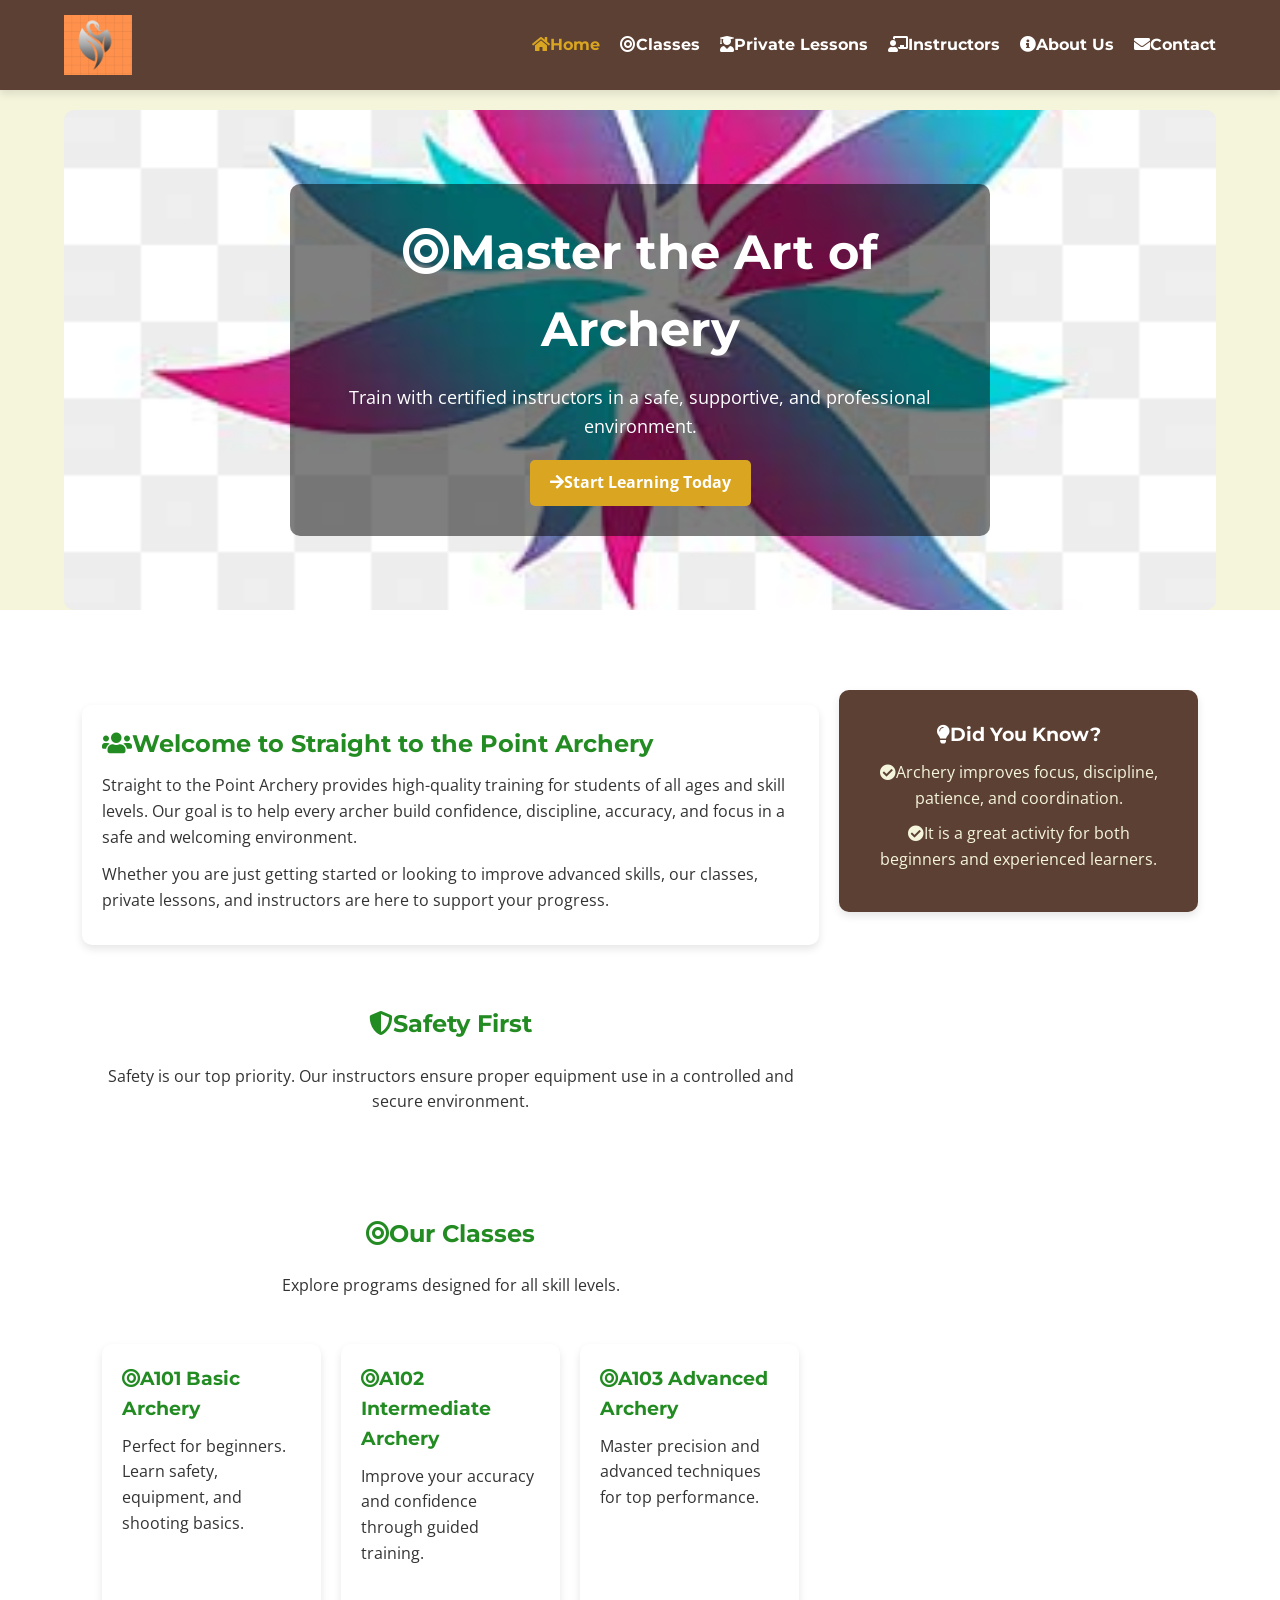
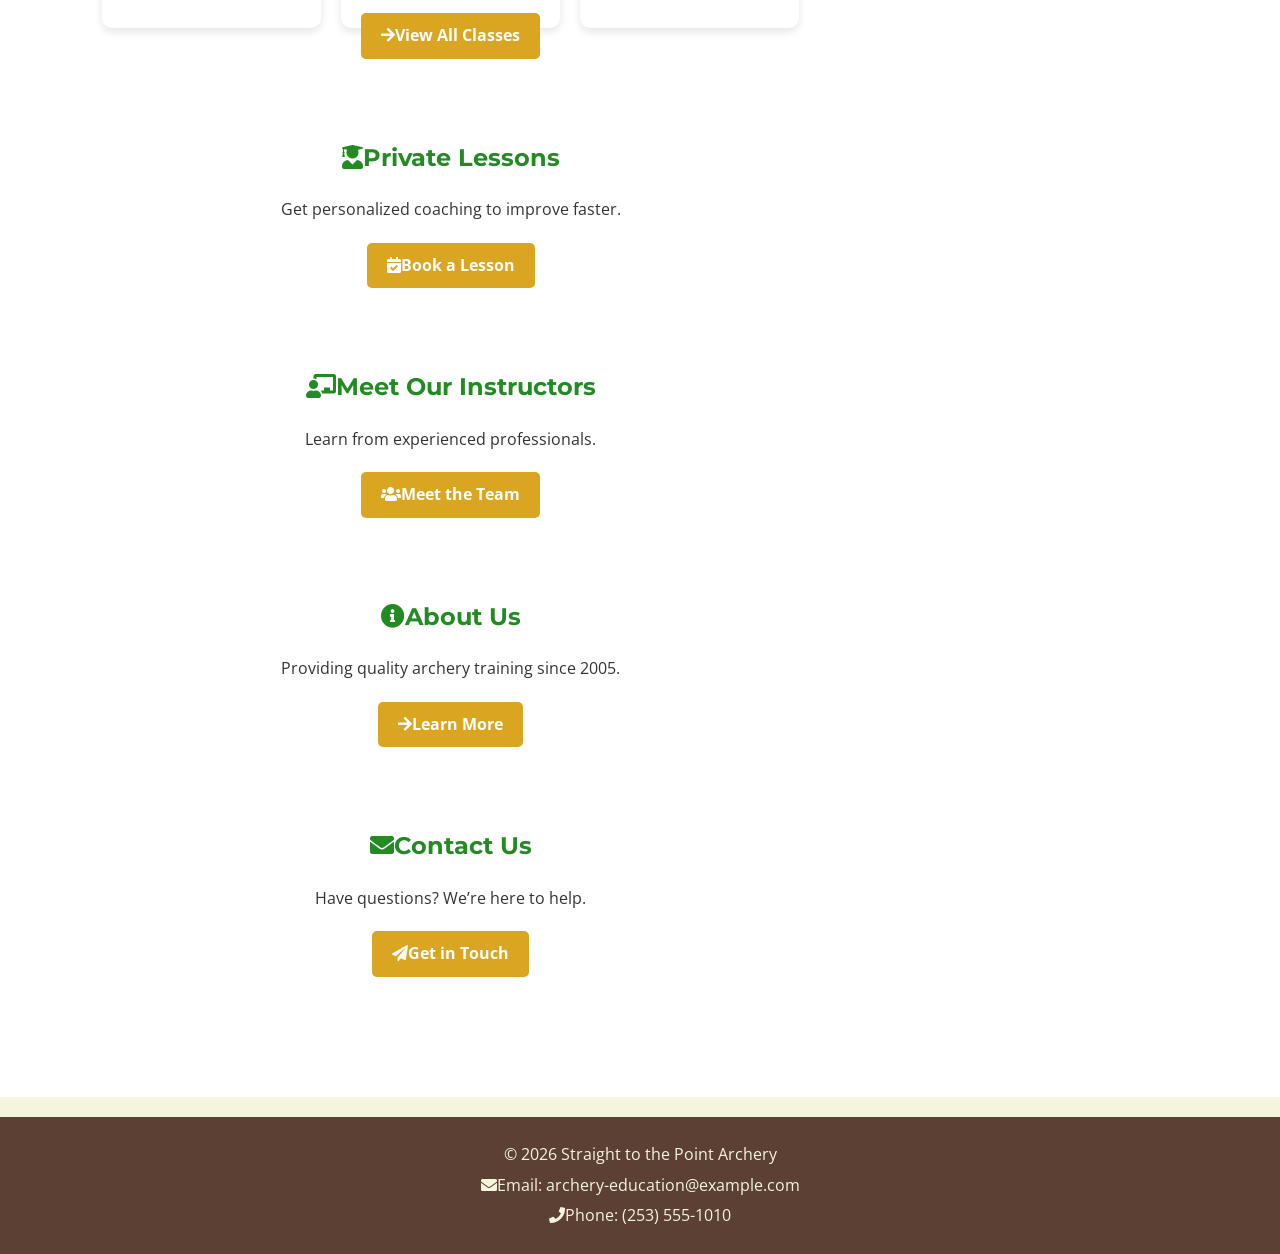
==== commit d1593bbe: "font awesome icons implements" ====
--- a/index.html
+++ b/index.html
@@ -7,6 +7,9 @@
 
     <!-- CSS -->
     <link rel="stylesheet" href="css/styles.css">
+
+    <!-- FONT AWESOME -->
+    <link rel="stylesheet" href="https://cdnjs.cloudflare.com/ajax/libs/font-awesome/5.15.3/css/all.min.css">
 
     <!-- GOOGLE FONTS -->
     <link href="https://fonts.googleapis.com/css2?family=Montserrat:wght@700&family=Open+Sans:wght@400;700&display=swap" rel="stylesheet">
@@ -22,12 +25,12 @@
 
             <nav>
                 <ul>
-                    <li><a href="index.html">Home</a></li>
-                    <li><a href="classes.html">Classes</a></li>
-                    <li><a href="lessons.html">Private Lessons</a></li>
-                    <li><a href="instructors.html">Instructors</a></li>
-                    <li><a href="about.html">About Us</a></li>
-                    <li><a href="contact.html">Contact</a></li>
+                    <li><a href="index.html" class="active"><i class="fas fa-home"></i>Home</a></li>
+                    <li><a href="classes.html"><i class="fas fa-bullseye"></i>Classes</a></li>
+                    <li><a href="lessons.html"><i class="fas fa-user-graduate"></i>Private Lessons</a></li>
+                    <li><a href="instructors.html"><i class="fas fa-chalkboard-teacher"></i>Instructors</a></li>
+                    <li><a href="about.html"><i class="fas fa-info-circle"></i>About Us</a></li>
+                    <li><a href="contact.html"><i class="fas fa-envelope"></i>Contact</a></li>
                 </ul>
             </nav>
         </div>
@@ -38,9 +41,9 @@
         <!-- HERO -->
         <section class="hero">
             <div class="hero-content">
-                <h1>Master the Art of Archery</h1>
+                <h1><i class="fas fa-bullseye"></i>Master the Art of Archery</h1>
                 <p>Train with certified instructors in a safe, supportive, and professional environment.</p>
-                <a href="classes.html" class="btn">Start Learning Today</a>
+                <a href="classes.html" class="btn"><i class="fas fa-arrow-right"></i>Start Learning Today</a>
             </div>
         </section>
 
@@ -51,7 +54,7 @@
 
                     <div>
                         <article class="class-card">
-                            <h2>Welcome to Straight to the Point Archery</h2>
+                            <h2><i class="fas fa-users"></i>Welcome to Straight to the Point Archery</h2>
                             <p>
                                 Straight to the Point Archery provides high-quality training for students of all ages
                                 and skill levels. Our goal is to help every archer build confidence, discipline,
@@ -64,63 +67,63 @@
                         </article>
 
                         <section id="safety">
-                            <h2>Safety First</h2>
+                            <h2><i class="fas fa-shield-alt"></i>Safety First</h2>
                             <p>Safety is our top priority. Our instructors ensure proper equipment use in a controlled and secure environment.</p>
                         </section>
 
                         <section id="classes">
-                            <h2>Our Classes</h2>
+                            <h2><i class="fas fa-bullseye"></i>Our Classes</h2>
                             <p>Explore programs designed for all skill levels.</p>
 
                             <div class="classes">
                                 <article class="class-card">
-                                    <h3>A101 Basic Archery</h3>
+                                    <h3><i class="fas fa-bullseye"></i>A101 Basic Archery</h3>
                                     <p>Perfect for beginners. Learn safety, equipment, and shooting basics.</p>
                                 </article>
 
                                 <article class="class-card">
-                                    <h3>A102 Intermediate Archery</h3>
+                                    <h3><i class="fas fa-bullseye"></i>A102 Intermediate Archery</h3>
                                     <p>Improve your accuracy and confidence through guided training.</p>
                                 </article>
 
                                 <article class="class-card">
-                                    <h3>A103 Advanced Archery</h3>
+                                    <h3><i class="fas fa-bullseye"></i>A103 Advanced Archery</h3>
                                     <p>Master precision and advanced techniques for top performance.</p>
                                 </article>
                             </div>
 
-                            <a href="classes.html" class="btn">View All Classes</a>
+                            <a href="classes.html" class="btn"><i class="fas fa-arrow-right"></i>View All Classes</a>
                         </section>
 
                         <section id="lessons">
-                            <h2>Private Lessons</h2>
+                            <h2><i class="fas fa-user-graduate"></i>Private Lessons</h2>
                             <p>Get personalized coaching to improve faster.</p>
-                            <a href="lessons.html" class="btn">Book a Lesson</a>
+                            <a href="lessons.html" class="btn"><i class="fas fa-calendar-check"></i>Book a Lesson</a>
                         </section>
 
                         <section id="instructors">
-                            <h2>Meet Our Instructors</h2>
+                            <h2><i class="fas fa-chalkboard-teacher"></i>Meet Our Instructors</h2>
                             <p>Learn from experienced professionals.</p>
-                            <a href="instructors.html" class="btn">Meet the Team</a>
+                            <a href="instructors.html" class="btn"><i class="fas fa-users"></i>Meet the Team</a>
                         </section>
 
                         <section id="about">
-                            <h2>About Us</h2>
+                            <h2><i class="fas fa-info-circle"></i>About Us</h2>
                             <p>Providing quality archery training since 2005.</p>
-                            <a href="about.html" class="btn">Learn More</a>
+                            <a href="about.html" class="btn"><i class="fas fa-arrow-right"></i>Learn More</a>
                         </section>
 
                         <section id="contact">
-                            <h2>Contact Us</h2>
+                            <h2><i class="fas fa-envelope"></i>Contact Us</h2>
                             <p>Have questions? We’re here to help.</p>
-                            <a href="contact.html" class="btn">Get in Touch</a>
+                            <a href="contact.html" class="btn"><i class="fas fa-paper-plane"></i>Get in Touch</a>
                         </section>
                     </div>
 
                     <aside class="sidebar">
-                        <h3>Did You Know?</h3>
-                        <p>Archery improves focus, discipline, patience, and coordination.</p>
-                        <p>It is a great activity for both beginners and experienced learners.</p>
+                        <h3><i class="fas fa-lightbulb"></i>Did You Know?</h3>
+                        <p><i class="fas fa-check-circle"></i>Archery improves focus, discipline, patience, and coordination.</p>
+                        <p><i class="fas fa-check-circle"></i>It is a great activity for both beginners and experienced learners.</p>
                     </aside>
 
                 </div>
@@ -133,8 +136,8 @@
     <footer>
         <div class="container">
             <p>&copy; 2026 Straight to the Point Archery</p>
-            <p>Email: archery-education@example.com</p>
-            <p>Phone: (253) 555-1010</p>
+            <p><i class="fas fa-envelope"></i>Email: archery-education@example.com</p>
+            <p><i class="fas fa-phone"></i>Phone: (253) 555-1010</p>
         </div>
     </footer>
 
--- a/css/styles.css
+++ b/css/styles.css
@@ -494,4 +494,43 @@
     border-radius: var(--radius);
     box-shadow: var(--shadow);
 }
-}
+img {
+    max-width: 100%;
+    height: auto;
+}
+/* =========================
+   ICON STYLES
+========================= */
+i {
+    margin-right: 8px;
+}
+
+.fa-phone,
+.fa-envelope,
+.fa-map-marker-alt,
+.fa-check-circle,
+.fa-star,
+.fa-info-circle,
+.fa-bullseye,
+.fa-history,
+.fa-warehouse,
+.fa-handshake,
+.fa-users,
+.fa-home,
+.fa-user-graduate,
+.fa-chalkboard-teacher {
+    color: var(--gold-accent);
+}
+
+nav a i {
+    margin-right: 6px;
+}
+
+aside i,
+footer i,
+h1 i,
+h2 i,
+h3 i {
+    color: var(--gold-accent);
+}
+}
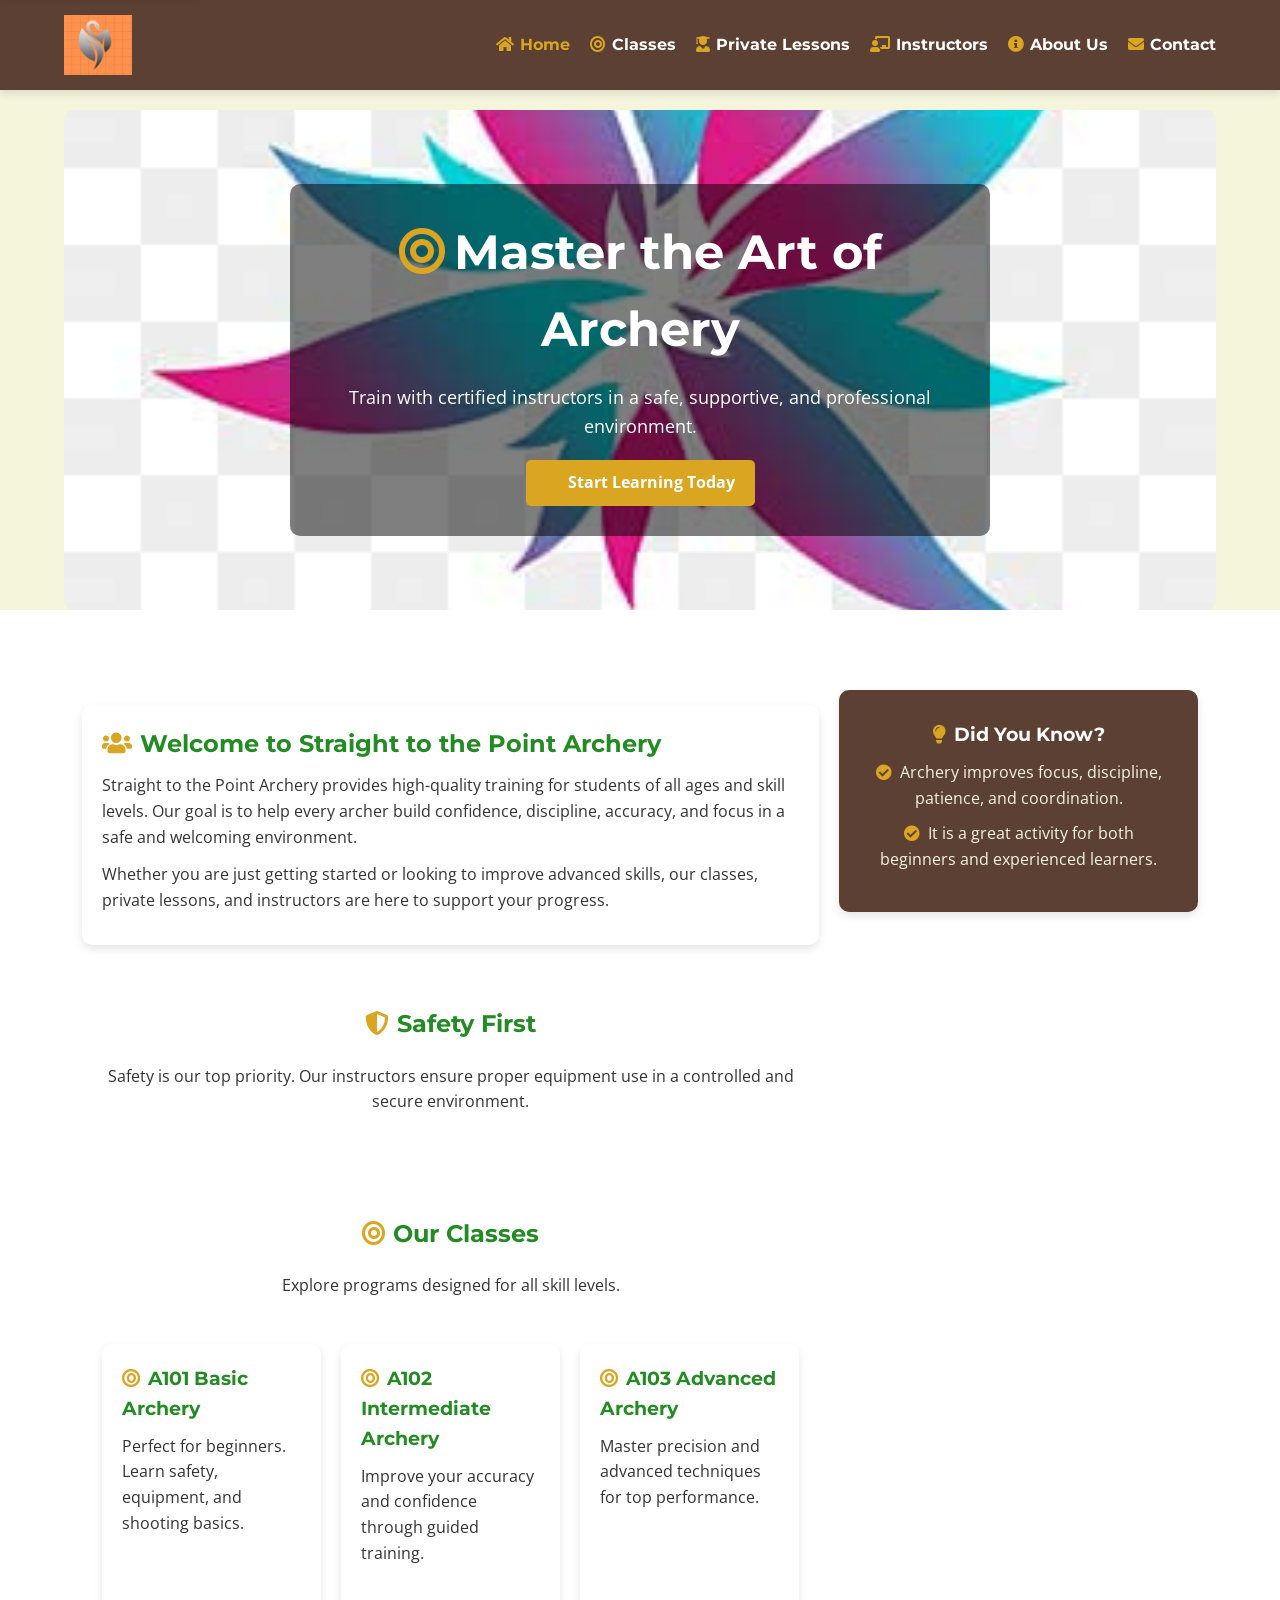
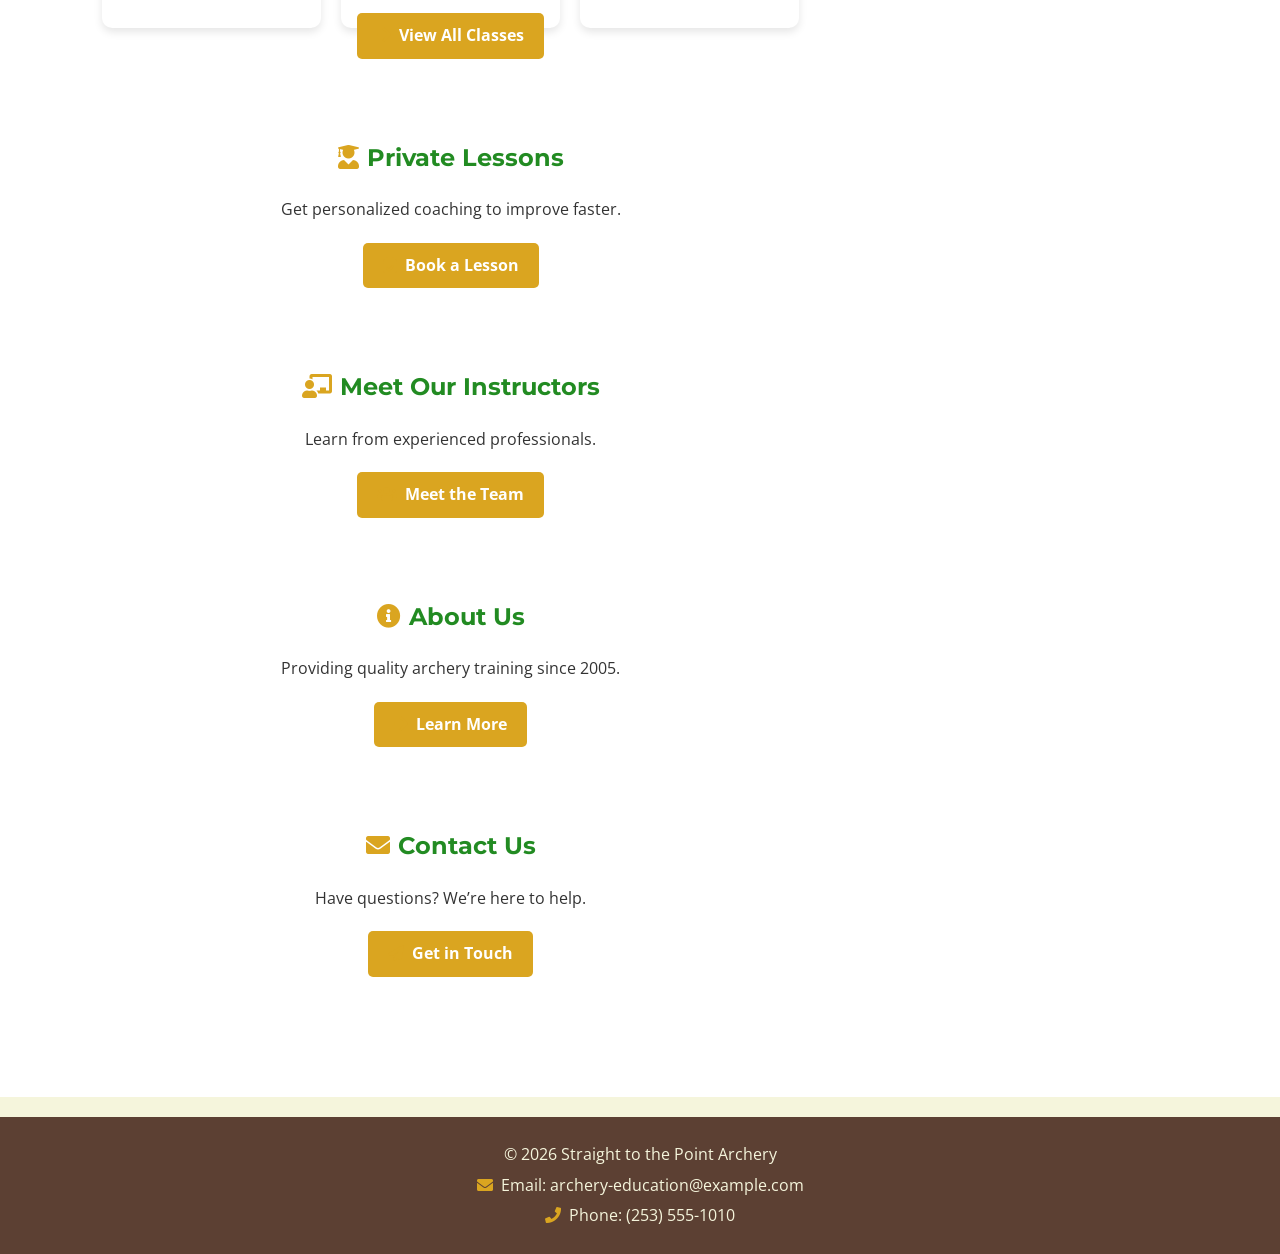
==== commit 2edd1648: "Accessibility with skip links" ====
--- a/index.html
+++ b/index.html
@@ -16,11 +16,14 @@
 </head>
 <body>
 
+    <!-- SKIP LINK -->
+    <a href="#main-content" class="skip-link">Skip to main content</a>
+
     <!-- HEADER -->
     <header>
         <div class="container">
             <div class="logo">
-                <img src="images/logo.png" alt="Straight to the Point Archery Logo">
+                <img src="images/logo.png" alt="Straight to the Point Archery Logo" loading="lazy">
             </div>
 
             <nav>
@@ -36,7 +39,7 @@
         </div>
     </header>
 
-    <main>
+    <main id="main-content">
 
         <!-- HERO -->
         <section class="hero">
--- a/css/styles.css
+++ b/css/styles.css
@@ -33,6 +33,28 @@
 }
 
 /* =========================
+   ACCESSIBILITY - SKIP LINK
+========================= */
+.skip-link {
+    position: absolute;
+    top: -50px;
+    left: 0;
+    background-color: var(--white);
+    color: var(--dark-text);
+    padding: 10px 16px;
+    z-index: 9999;
+    text-decoration: none;
+    font-weight: bold;
+    border-radius: 0 0 6px 0;
+    box-shadow: var(--shadow);
+    transition: top 0.3s ease;
+}
+
+.skip-link:focus {
+    top: 0;
+}
+
+/* =========================
    TYPOGRAPHY
 ========================= */
 h1, h2, h3, h4, h5, h6 {
@@ -59,6 +81,7 @@
 ========================= */
 img {
     max-width: 100%;
+    height: auto;
     display: block;
 }
 
@@ -109,402 +132,22 @@
     color: var(--gold-accent);
 }
 
-/* =========================
-   HERO SECTION
-========================= */
-.hero {
-    background: url('../images/hero.jpg') no-repeat center center/cover;
-    min-height: 500px;
-    display: flex;
-    justify-content: center;
-    align-items: center;
-    text-align: center;
-    color: var(--white);
-    padding: 20px;
-    border-radius: var(--radius);
-    margin: 20px auto 0;
-    width: 90%;
-    max-width: 1200px;
-}
-
-.hero-content {
-    background-color: rgba(0, 0, 0, 0.5);
-    padding: 30px;
-    border-radius: var(--radius);
-    max-width: 700px;
-}
-
-.hero h1 {
-    font-size: 48px;
-    margin-bottom: 15px;
-}
-
-.hero p {
-    font-size: 18px;
-    margin: 15px 0 20px;
-}
-
-/* =========================
-   BUTTONS
-========================= */
-.btn {
-    display: inline-block;
-    background-color: var(--gold-accent);
-    color: var(--white);
-    padding: 10px 20px;
-    text-decoration: none;
-    border-radius: 5px;
-    font-weight: bold;
-    transition: background-color var(--transition), transform var(--transition);
-}
-
-.btn:hover {
-    background-color: #b8860b;
-    transform: translateY(-2px);
-}
-
-/* =========================
-   GENERAL SECTIONS
-========================= */
-section {
-    padding: 40px 20px;
-    text-align: center;
-}
-
-section:nth-of-type(even) {
-    background-color: var(--white);
-}
-
-section h2 {
-    margin-bottom: 20px;
-    color: var(--forest-green);
-}
-
-section p {
-    max-width: 800px;
-    margin: 0 auto 20px;
-}
-
-/* =========================
-   PAGE HEADER
-========================= */
-.page-header {
-    background: linear-gradient(rgba(129, 230, 129, 0.75), rgba(117, 73, 53, 0.75)),
-                url('../images/hero.jpg') no-repeat center center/cover;
-    color: var(--white);
-    border-radius: var(--radius);
-    margin: 20px auto;
-    padding: 50px 20px;
-    text-align: center;
-    width: 90%;
-    max-width: 1200px;
-}
-
-.page-header h1 {
-    font-size: 40px;
-    color: var(--white);
-    margin-bottom: 15px;
-}
-
-.page-header p {
-    max-width: 700px;
-    margin: 0 auto;
-    color: var(--cream-white);
-}
-
-/* =========================
-   MAIN GRID LAYOUT
-========================= */
-.main-content {
-    display: grid;
-    grid-template-columns: repeat(3, 1fr);
-    grid-template-areas: "main main aside";
-    gap: 20px;
-    align-items: start;
-    padding: 40px 0;
-}
-
-.main-content > div {
-    grid-area: main;
-}
-
-.main-content > aside {
-    grid-area: aside;
-}
-
-.main-content > div article:first-child {
-    margin-bottom: 20px;
-}
-
-/* =========================
-   ARTICLES
-========================= */
-article {
-    margin: 15px 0;
-}
-
-/* =========================
-   CARD STYLES
-========================= */
-.class-card,
-.instructor-card,
-aside {
-    border-radius: var(--radius);
-}
-
-.class-card,
-.instructor-card {
-    background-color: var(--white);
-    padding: 20px;
-    box-shadow: var(--shadow);
-    height: 100%;
-    transition: transform var(--transition), box-shadow var(--transition);
-}
-
-.class-card:hover,
-.instructor-card:hover {
-    transform: translateY(-4px);
-    box-shadow: 0 6px 14px rgba(0, 0, 0, 0.12);
-}
-
-/* =========================
-   CLASSES GRID
-========================= */
-.classes {
-    display: grid;
-    grid-template-columns: repeat(3, 1fr);
-    gap: 20px;
-    align-items: stretch;
-    margin-top: 30px;
-}
-
-.class-card {
-    text-align: left;
-}
-
-.class-card h2,
-.class-card h3 {
-    color: var(--forest-green);
-    margin-bottom: 10px;
-}
-
-.class-card p {
-    margin-bottom: 12px;
-}
-
-.class-card ul {
-    margin-top: 15px;
-    padding-left: 20px;
-}
-
-.classes .class-card li {
-    margin-bottom: 8px;
-}
-
-.class-card + .classes {
-    margin-top: 20px;
-}
-
-/* =========================
-   SAFETY SECTION
-========================= */
-#safety {
-    background-color: var(--white);
-}
-
-#safety h2 {
-    color: var(--forest-green);
-}
-
-/* =========================
-   INSTRUCTORS GRID
-========================= */
-.instructors {
-    display: grid;
-    grid-template-columns: repeat(3, 1fr);
-    gap: 20px;
-    margin-top: 30px;
-}
-
-.instructor-card {
-    text-align: center;
-}
-
-.instructor-card img {
-    width: 120px;
-    height: 120px;
-    border-radius: 50%;
-    object-fit: cover;
-    margin: 0 auto 15px;
-    border: 3px solid var(--gold-accent);
-}
-
-.instructor-card h2 {
-    color: var(--forest-green);
-    margin-bottom: 10px;
-}
-
-.instructor-card p {
-    margin-bottom: 10px;
-}
-
-.instructor-card strong {
-    color: var(--gold-accent);
-}
-
-/* =========================
-   CONTACT PAGE
-========================= */
-.contact-info {
-    text-align: center;
-    padding: 40px;
-}
-
-.contact-info a,
-address a {
-    color: var(--forest-green);
-    text-decoration: none;
-    font-weight: bold;
-    transition: color var(--transition);
-}
-
-.contact-info a:hover,
-address a:hover {
-    color: var(--gold-accent);
-}
-
-address {
-    font-style: normal;
-}
-
-address p {
-    margin-bottom: 15px;
-}
-
-.map {
-    padding: 40px;
-    text-align: center;
-}
-
-.map iframe,
-iframe {
-    border: 0;
-    border-radius: var(--radius);
-    box-shadow: var(--shadow);
-    margin-top: 15px;
-    width: 100%;
-}
-
-/* =========================
-   ASIDE
-========================= */
-aside {
-    background-color: var(--deep-brown);
-    color: var(--cream-white);
-    padding: 30px;
-    text-align: center;
-    height: fit-content;
-    box-shadow: var(--shadow);
-}
-
-aside h3 {
-    margin-bottom: 10px;
-    color: var(--white);
-}
-
-aside p {
-    margin: 10px 0;
-}
-
-/* =========================
-   FOOTER
-========================= */
-footer {
-    background-color: var(--deep-brown);
-    color: var(--cream-white);
-    text-align: center;
-    padding: 20px;
-    margin-top: 20px;
-}
-
-footer p {
-    margin: 5px 0;
-}
-
-/* =========================
-   RESPONSIVE DESIGN
-========================= */
-@media (max-width: 992px) {
-    .classes,
-    .instructors {
-        grid-template-columns: repeat(2, 1fr);
-    }
-}
-
-@media (max-width: 768px) {
-    header .container {
-        flex-direction: column;
-        gap: 15px;
-    }
-
-    nav ul {
-        flex-direction: column;
-        align-items: center;
-        justify-content: center;
-        gap: 10px;
-    }
-
-    .hero {
-        min-height: auto;
-        padding: 80px 20px;
-    }
-
-    .hero h1,
-    .page-header h1 {
-        font-size: 32px;
-    }
-
-    .hero p {
-        font-size: 16px;
-    }
-
-    section {
-        padding: 40px 20px;
-    }
-
-    .main-content {
-        grid-template-columns: 1fr;
-        grid-template-areas:
-            "main"
-            "aside";
-    }
-
-    .classes,
-    .instructors {
-        grid-template-columns: 1fr;
-    }
-
-    .class-card,
-    .instructor-card {
-        max-width: 100%;
-    }
-    .card {
-    background-color: var(--white);
-    padding: 20px;
-    border-radius: var(--radius);
-    box-shadow: var(--shadow);
-}
-img {
-    max-width: 100%;
-    height: auto;
-}
-/* =========================
-   ICON STYLES
-========================= */
+nav a i {
+    margin-right: 6px;
+}
+
+nav a:hover i {
+    transform: scale(1.1);
+}
+
 i {
     margin-right: 8px;
-}
-
+    transition: transform 0.3s ease;
+}
+
+/* =========================
+   ICON STYLES
+========================= */
 .fa-phone,
 .fa-envelope,
 .fa-map-marker-alt,
@@ -518,12 +161,25 @@
 .fa-users,
 .fa-home,
 .fa-user-graduate,
-.fa-chalkboard-teacher {
+.fa-chalkboard-teacher,
+.fa-calendar-alt,
+.fa-calendar-check,
+.fa-comments,
+.fa-map,
+.fa-search,
+.fa-lightbulb,
+.fa-paper-plane,
+.fa-arrow-right,
+.fa-clock,
+.fa-dollar-sign,
+.fa-signal,
+.fa-trophy,
+.fa-child,
+.fa-user,
+.fa-seedling,
+.fa-chart-line,
+.fa-shield-alt {
     color: var(--gold-accent);
-}
-
-nav a i {
-    margin-right: 6px;
 }
 
 aside i,
@@ -533,4 +189,412 @@
 h3 i {
     color: var(--gold-accent);
 }
-}
+
+/* =========================
+   HERO SECTION
+========================= */
+.hero {
+    background: url('../images/hero.jpg') no-repeat center center/cover;
+    min-height: 500px;
+    display: flex;
+    justify-content: center;
+    align-items: center;
+    text-align: center;
+    color: var(--white);
+    padding: 20px;
+    border-radius: var(--radius);
+    margin: 20px auto 0;
+    width: 90%;
+    max-width: 1200px;
+    animation: fadeIn 1.5s ease-in;
+}
+
+.hero-content {
+    background-color: rgba(0, 0, 0, 0.5);
+    padding: 30px;
+    border-radius: var(--radius);
+    max-width: 700px;
+}
+
+.hero h1 {
+    font-size: 48px;
+    margin-bottom: 15px;
+}
+
+.hero p {
+    font-size: 18px;
+    margin: 15px 0 20px;
+}
+
+/* =========================
+   BUTTONS
+========================= */
+.btn {
+    display: inline-block;
+    background-color: var(--gold-accent);
+    color: var(--white);
+    padding: 10px 20px;
+    text-decoration: none;
+    border-radius: 5px;
+    font-weight: bold;
+    transition: background-color var(--transition), transform var(--transition);
+}
+
+.btn:hover {
+    background-color: #b8860b;
+    transform: translateY(-2px);
+}
+
+/* =========================
+   GENERAL SECTIONS
+========================= */
+section {
+    padding: 40px 20px;
+    text-align: center;
+}
+
+section:nth-of-type(even) {
+    background-color: var(--white);
+}
+
+section h2 {
+    margin-bottom: 20px;
+    color: var(--forest-green);
+}
+
+section p {
+    max-width: 800px;
+    margin: 0 auto 20px;
+}
+
+/* =========================
+   PAGE HEADER
+========================= */
+.page-header {
+    background: linear-gradient(rgba(129, 230, 129, 0.75), rgba(117, 73, 53, 0.75)),
+                url('../images/hero.jpg') no-repeat center center/cover;
+    color: var(--white);
+    border-radius: var(--radius);
+    margin: 20px auto;
+    padding: 50px 20px;
+    text-align: center;
+    width: 90%;
+    max-width: 1200px;
+}
+
+.page-header h1 {
+    font-size: 40px;
+    color: var(--white);
+    margin-bottom: 15px;
+}
+
+.page-header p {
+    max-width: 700px;
+    margin: 0 auto;
+    color: var(--cream-white);
+}
+
+/* =========================
+   MAIN GRID LAYOUT
+========================= */
+.main-content {
+    display: grid;
+    grid-template-columns: repeat(3, 1fr);
+    grid-template-areas: "main main aside";
+    gap: 20px;
+    align-items: start;
+    padding: 40px 0;
+}
+
+.main-content > div {
+    grid-area: main;
+}
+
+.main-content > aside {
+    grid-area: aside;
+}
+
+.main-content > div article:first-child {
+    margin-bottom: 20px;
+}
+
+/* =========================
+   ARTICLES
+========================= */
+article {
+    margin: 15px 0;
+}
+
+/* =========================
+   REUSABLE CARD
+========================= */
+.card {
+    background-color: var(--white);
+    padding: 20px;
+    border-radius: var(--radius);
+    box-shadow: var(--shadow);
+}
+
+/* =========================
+   CARD STYLES
+========================= */
+.class-card,
+.instructor-card,
+aside {
+    border-radius: var(--radius);
+}
+
+.class-card,
+.instructor-card {
+    background-color: var(--white);
+    padding: 20px;
+    box-shadow: var(--shadow);
+    height: 100%;
+    transition: transform var(--transition), box-shadow var(--transition);
+}
+
+.class-card:hover,
+.instructor-card:hover {
+    transform: translateY(-4px);
+    box-shadow: 0 6px 14px rgba(0, 0, 0, 0.12);
+}
+
+/* =========================
+   CLASSES GRID
+========================= */
+.classes {
+    display: grid;
+    grid-template-columns: repeat(3, 1fr);
+    gap: 20px;
+    align-items: stretch;
+    margin-top: 30px;
+}
+
+.class-card {
+    text-align: left;
+}
+
+.class-card h2,
+.class-card h3 {
+    color: var(--forest-green);
+    margin-bottom: 10px;
+}
+
+.class-card p {
+    margin-bottom: 12px;
+}
+
+.class-card ul {
+    margin-top: 15px;
+    padding-left: 20px;
+}
+
+.classes .class-card li {
+    margin-bottom: 8px;
+}
+
+.class-card + .classes {
+    margin-top: 20px;
+}
+
+/* =========================
+   SAFETY SECTION
+========================= */
+#safety {
+    background-color: var(--white);
+}
+
+#safety h2 {
+    color: var(--forest-green);
+}
+
+/* =========================
+   INSTRUCTORS GRID
+========================= */
+.instructors {
+    display: grid;
+    grid-template-columns: repeat(3, 1fr);
+    gap: 20px;
+    margin-top: 30px;
+}
+
+.instructor-card {
+    text-align: center;
+}
+
+.instructor-card img {
+    width: 120px;
+    height: 120px;
+    border-radius: 50%;
+    object-fit: cover;
+    margin: 0 auto 15px;
+    border: 3px solid var(--gold-accent);
+    transition: transform 0.3s ease;
+}
+
+.instructor-card img:hover {
+    transform: scale(1.05);
+}
+
+.instructor-card h2 {
+    color: var(--forest-green);
+    margin-bottom: 10px;
+}
+
+.instructor-card p {
+    margin-bottom: 10px;
+}
+
+.instructor-card strong {
+    color: var(--gold-accent);
+}
+
+/* =========================
+   CONTACT PAGE
+========================= */
+.contact-info {
+    text-align: center;
+    padding: 40px;
+}
+
+.contact-info a,
+address a {
+    color: var(--forest-green);
+    text-decoration: none;
+    font-weight: bold;
+    transition: color var(--transition);
+}
+
+.contact-info a:hover,
+address a:hover {
+    color: var(--gold-accent);
+}
+
+address {
+    font-style: normal;
+}
+
+address p {
+    margin-bottom: 15px;
+}
+
+.map {
+    padding: 40px;
+    text-align: center;
+}
+
+.map iframe,
+iframe {
+    border: 0;
+    border-radius: var(--radius);
+    box-shadow: var(--shadow);
+    margin-top: 15px;
+    width: 100%;
+}
+
+/* =========================
+   ASIDE
+========================= */
+aside {
+    background-color: var(--deep-brown);
+    color: var(--cream-white);
+    padding: 30px;
+    text-align: center;
+    height: fit-content;
+    box-shadow: var(--shadow);
+}
+
+aside h3 {
+    margin-bottom: 10px;
+    color: var(--white);
+}
+
+aside p {
+    margin: 10px 0;
+}
+
+/* =========================
+   FOOTER
+========================= */
+footer {
+    background-color: var(--deep-brown);
+    color: var(--cream-white);
+    text-align: center;
+    padding: 20px;
+    margin-top: 20px;
+}
+
+footer p {
+    margin: 5px 0;
+}
+
+/* =========================
+   ANIMATIONS
+========================= */
+@keyframes fadeIn {
+    from {
+        opacity: 0;
+    }
+    to {
+        opacity: 1;
+    }
+}
+
+/* =========================
+   RESPONSIVE DESIGN
+========================= */
+@media (max-width: 992px) {
+    .classes,
+    .instructors {
+        grid-template-columns: repeat(2, 1fr);
+    }
+}
+
+@media (max-width: 768px) {
+    header .container {
+        flex-direction: column;
+        gap: 15px;
+    }
+
+    nav ul {
+        flex-direction: column;
+        align-items: center;
+        justify-content: center;
+        gap: 10px;
+    }
+
+    .hero {
+        min-height: auto;
+        padding: 80px 20px;
+    }
+
+    .hero h1,
+    .page-header h1 {
+        font-size: 32px;
+    }
+
+    .hero p {
+        font-size: 16px;
+    }
+
+    section {
+        padding: 40px 20px;
+    }
+
+    .main-content {
+        grid-template-columns: 1fr;
+        grid-template-areas:
+            "main"
+            "aside";
+    }
+
+    .classes,
+    .instructors {
+        grid-template-columns: 1fr;
+    }
+
+    .class-card,
+    .instructor-card {
+        max-width: 100%;
+    }
+}
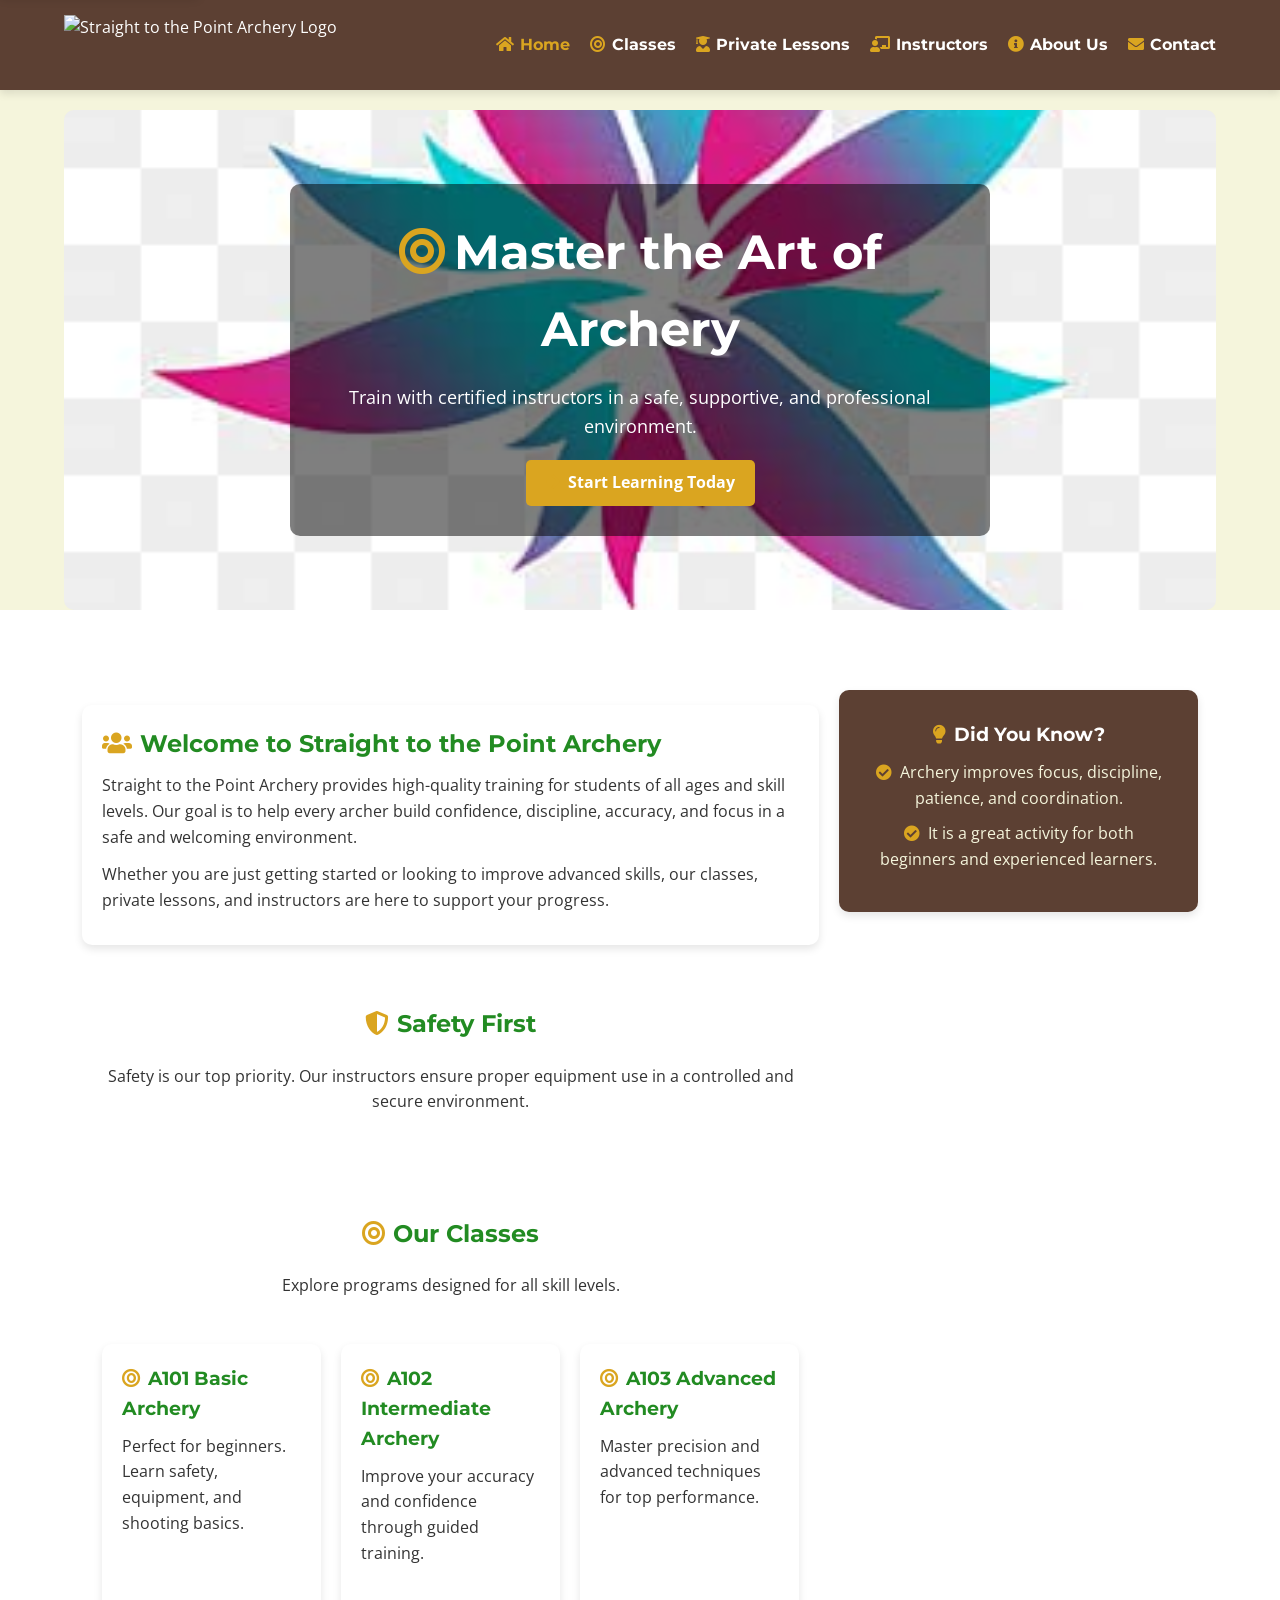
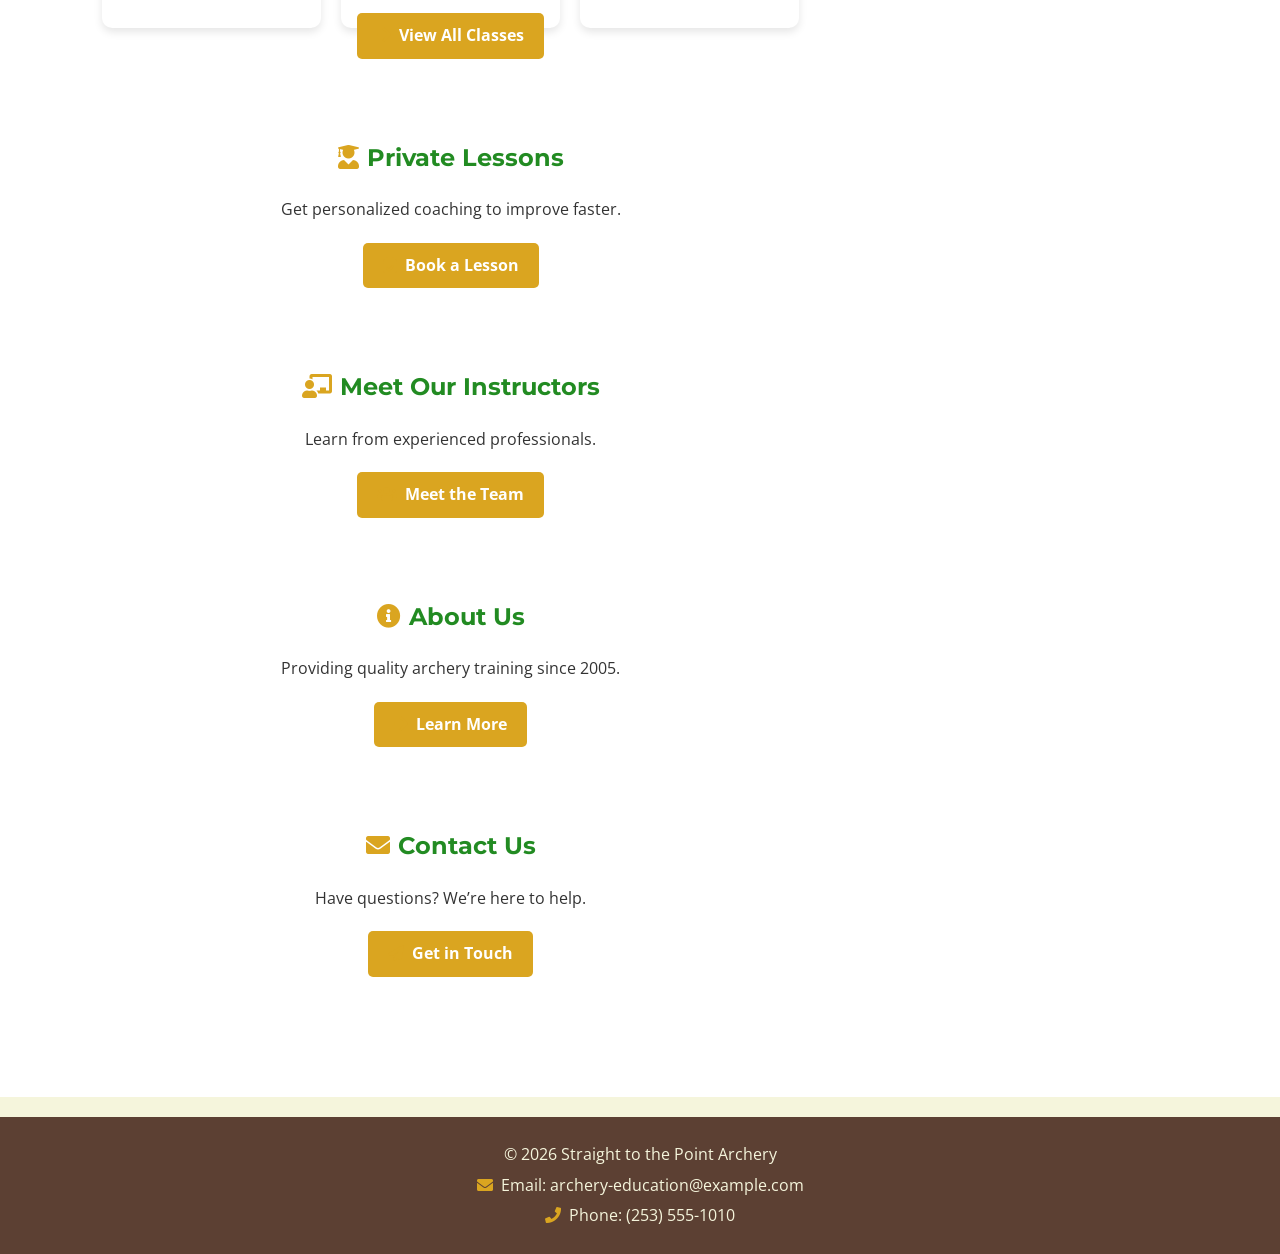
==== commit 2682bcd3: "Finalizing" ====
--- a/index.html
+++ b/index.html
@@ -23,7 +23,16 @@
     <header>
         <div class="container">
             <div class="logo">
-                <img src="images/logo.png" alt="Straight to the Point Archery Logo" loading="lazy">
+                <img
+                    src="images/logo-medium.png"
+                    srcset="
+                        images/logo-small.png 200w,
+                        images/logo-medium.png 400w,
+                        images/logo-large.png 800w
+                    "
+                    sizes="(max-width: 768px) 120px, 180px"
+                    alt="Straight to the Point Archery Logo"
+                    loading="lazy">
             </div>
 
             <nav>
--- a/css/styles.css
+++ b/css/styles.css
@@ -128,7 +128,9 @@
 }
 
 nav a:hover,
-nav a.active {
+nav a.active,
+nav a:focus,
+nav a:focus-visible {
     color: var(--gold-accent);
 }
 
@@ -136,7 +138,9 @@
     margin-right: 6px;
 }
 
-nav a:hover i {
+nav a:hover i,
+nav a:focus i,
+nav a:focus-visible i {
     transform: scale(1.1);
 }
 
@@ -178,7 +182,8 @@
 .fa-user,
 .fa-seedling,
 .fa-chart-line,
-.fa-shield-alt {
+.fa-shield-alt,
+.fa-check {
     color: var(--gold-accent);
 }
 
@@ -194,7 +199,7 @@
    HERO SECTION
 ========================= */
 .hero {
-    background: url('../images/hero.jpg') no-repeat center center/cover;
+    background: url('../images/hero-large.jpg') no-repeat center center/cover;
     min-height: 500px;
     display: flex;
     justify-content: center;
@@ -240,7 +245,9 @@
     transition: background-color var(--transition), transform var(--transition);
 }
 
-.btn:hover {
+.btn:hover,
+.btn:focus,
+.btn:focus-visible {
     background-color: #b8860b;
     transform: translateY(-2px);
 }
@@ -271,8 +278,9 @@
    PAGE HEADER
 ========================= */
 .page-header {
-    background: linear-gradient(rgba(129, 230, 129, 0.75), rgba(117, 73, 53, 0.75)),
-                url('../images/hero.jpg') no-repeat center center/cover;
+    background:
+        linear-gradient(rgba(129, 230, 129, 0.75), rgba(117, 73, 53, 0.75)),
+        url('../images/hero-large.jpg') no-repeat center center/cover;
     color: var(--white);
     border-radius: var(--radius);
     margin: 20px auto;
@@ -354,7 +362,9 @@
 }
 
 .class-card:hover,
-.instructor-card:hover {
+.class-card:focus-within,
+.instructor-card:hover,
+.instructor-card:focus-within {
     transform: translateY(-4px);
     box-shadow: 0 6px 14px rgba(0, 0, 0, 0.12);
 }
@@ -432,7 +442,8 @@
     transition: transform 0.3s ease;
 }
 
-.instructor-card img:hover {
+.instructor-card img:hover,
+.instructor-card img:focus {
     transform: scale(1.05);
 }
 
@@ -466,7 +477,11 @@
 }
 
 .contact-info a:hover,
-address a:hover {
+.contact-info a:focus,
+.contact-info a:focus-visible,
+address a:hover,
+address a:focus,
+address a:focus-visible {
     color: var(--gold-accent);
 }
 
@@ -541,9 +556,43 @@
 }
 
 /* =========================
+   ACCESSIBILITY - FOCUS STATES
+========================= */
+a:focus,
+button:focus,
+.btn:focus,
+.skip-link:focus,
+input:focus,
+textarea:focus,
+select:focus {
+    outline: 2px solid var(--gold-accent);
+    outline-offset: 3px;
+}
+
+a:focus-visible,
+button:focus-visible,
+.btn:focus-visible,
+input:focus-visible,
+textarea:focus-visible,
+select:focus-visible {
+    outline: 2px solid var(--gold-accent);
+    outline-offset: 3px;
+}
+
+/* =========================
    RESPONSIVE DESIGN
 ========================= */
-@media (max-width: 992px) {
+@media (max-width: 1000px) {
+    .hero {
+        background-image: url('../images/hero-medium.jpg');
+    }
+
+    .page-header {
+        background:
+            linear-gradient(rgba(129, 230, 129, 0.75), rgba(117, 73, 53, 0.75)),
+            url('../images/hero-medium.jpg') no-repeat center center/cover;
+    }
+
     .classes,
     .instructors {
         grid-template-columns: repeat(2, 1fr);
@@ -597,4 +646,29 @@
     .instructor-card {
         max-width: 100%;
     }
+}
+
+@media (max-width: 600px) {
+    .hero {
+        background-image: url('../images/hero-small.jpg');
+    }
+
+    .page-header {
+        background:
+            linear-gradient(rgba(129, 230, 129, 0.75), rgba(117, 73, 53, 0.75)),
+            url('../images/hero-small.jpg') no-repeat center center/cover;
+    }
+}
+
+/* =========================
+   ACCESSIBILITY - REDUCED MOTION
+========================= */
+@media (prefers-reduced-motion: reduce) {
+    *,
+    *::before,
+    *::after {
+        animation: none !important;
+        transition: none !important;
+        scroll-behavior: auto !important;
+    }
 }
